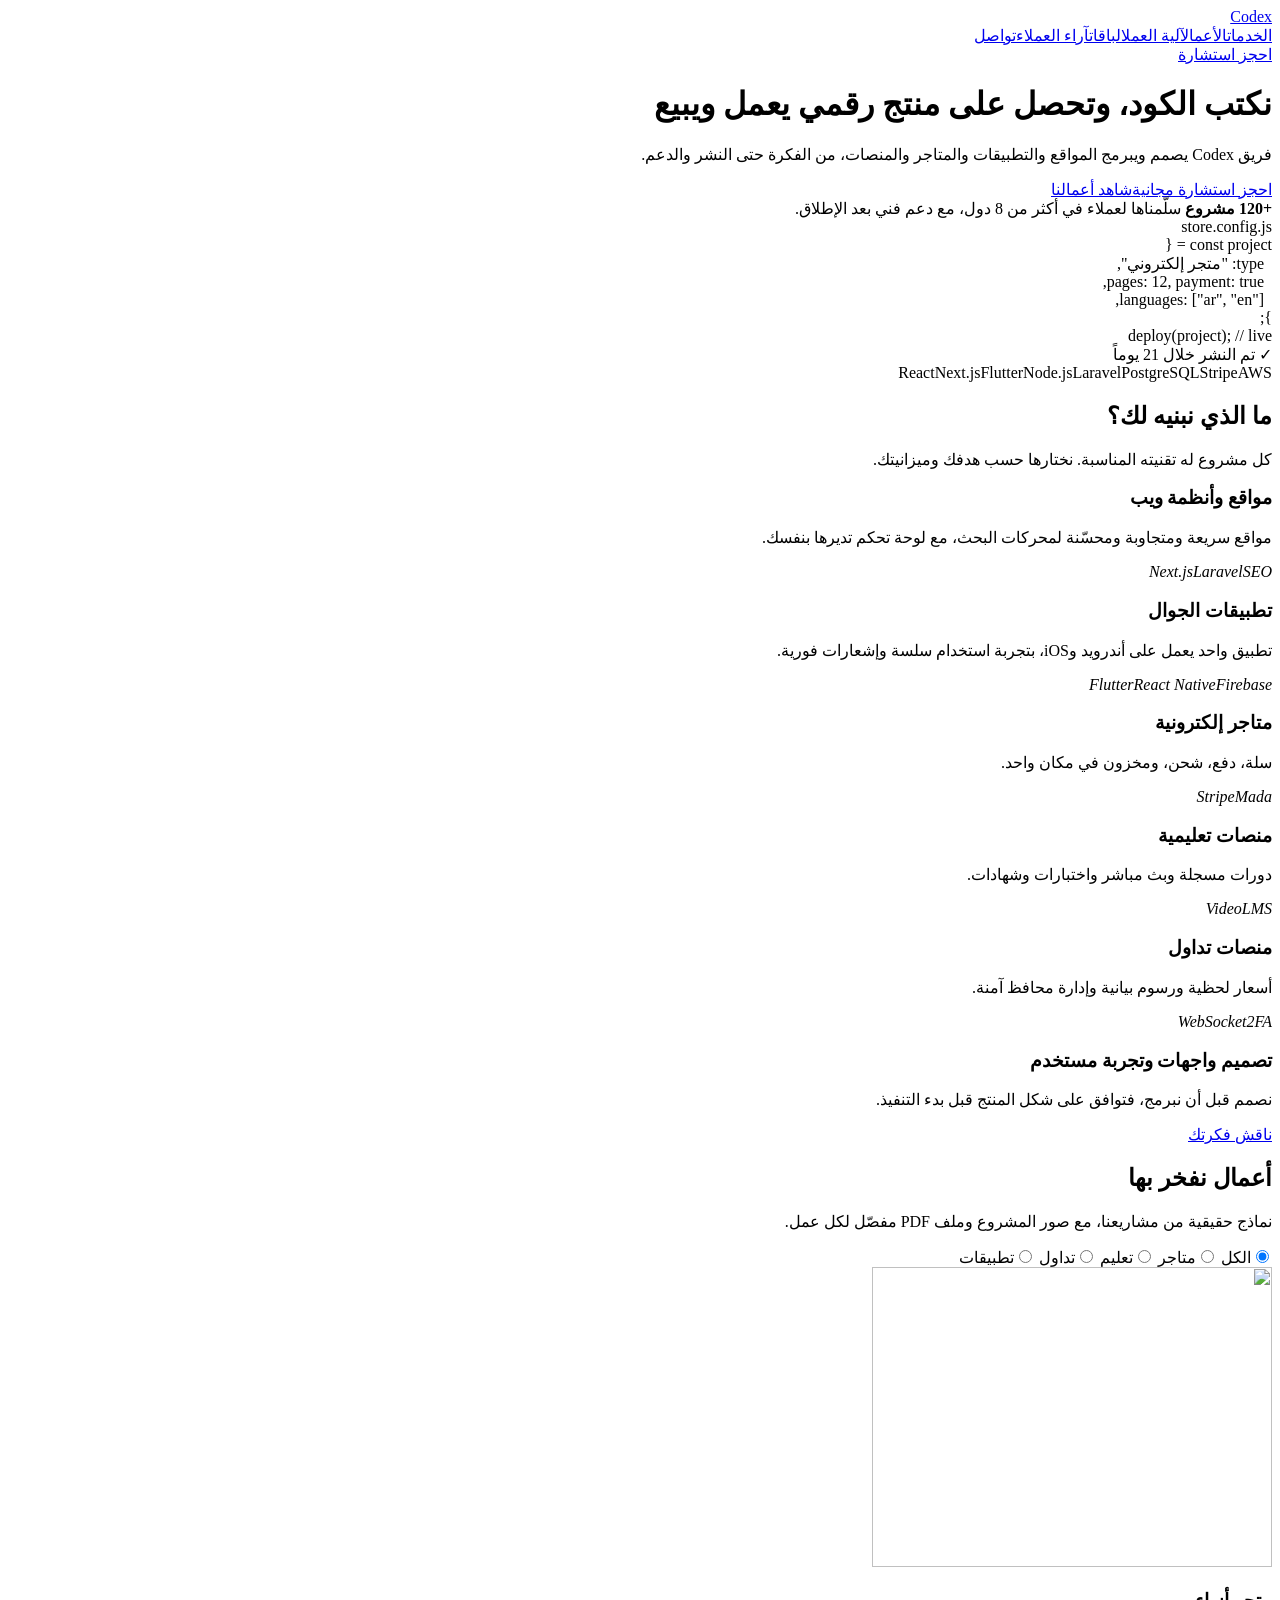
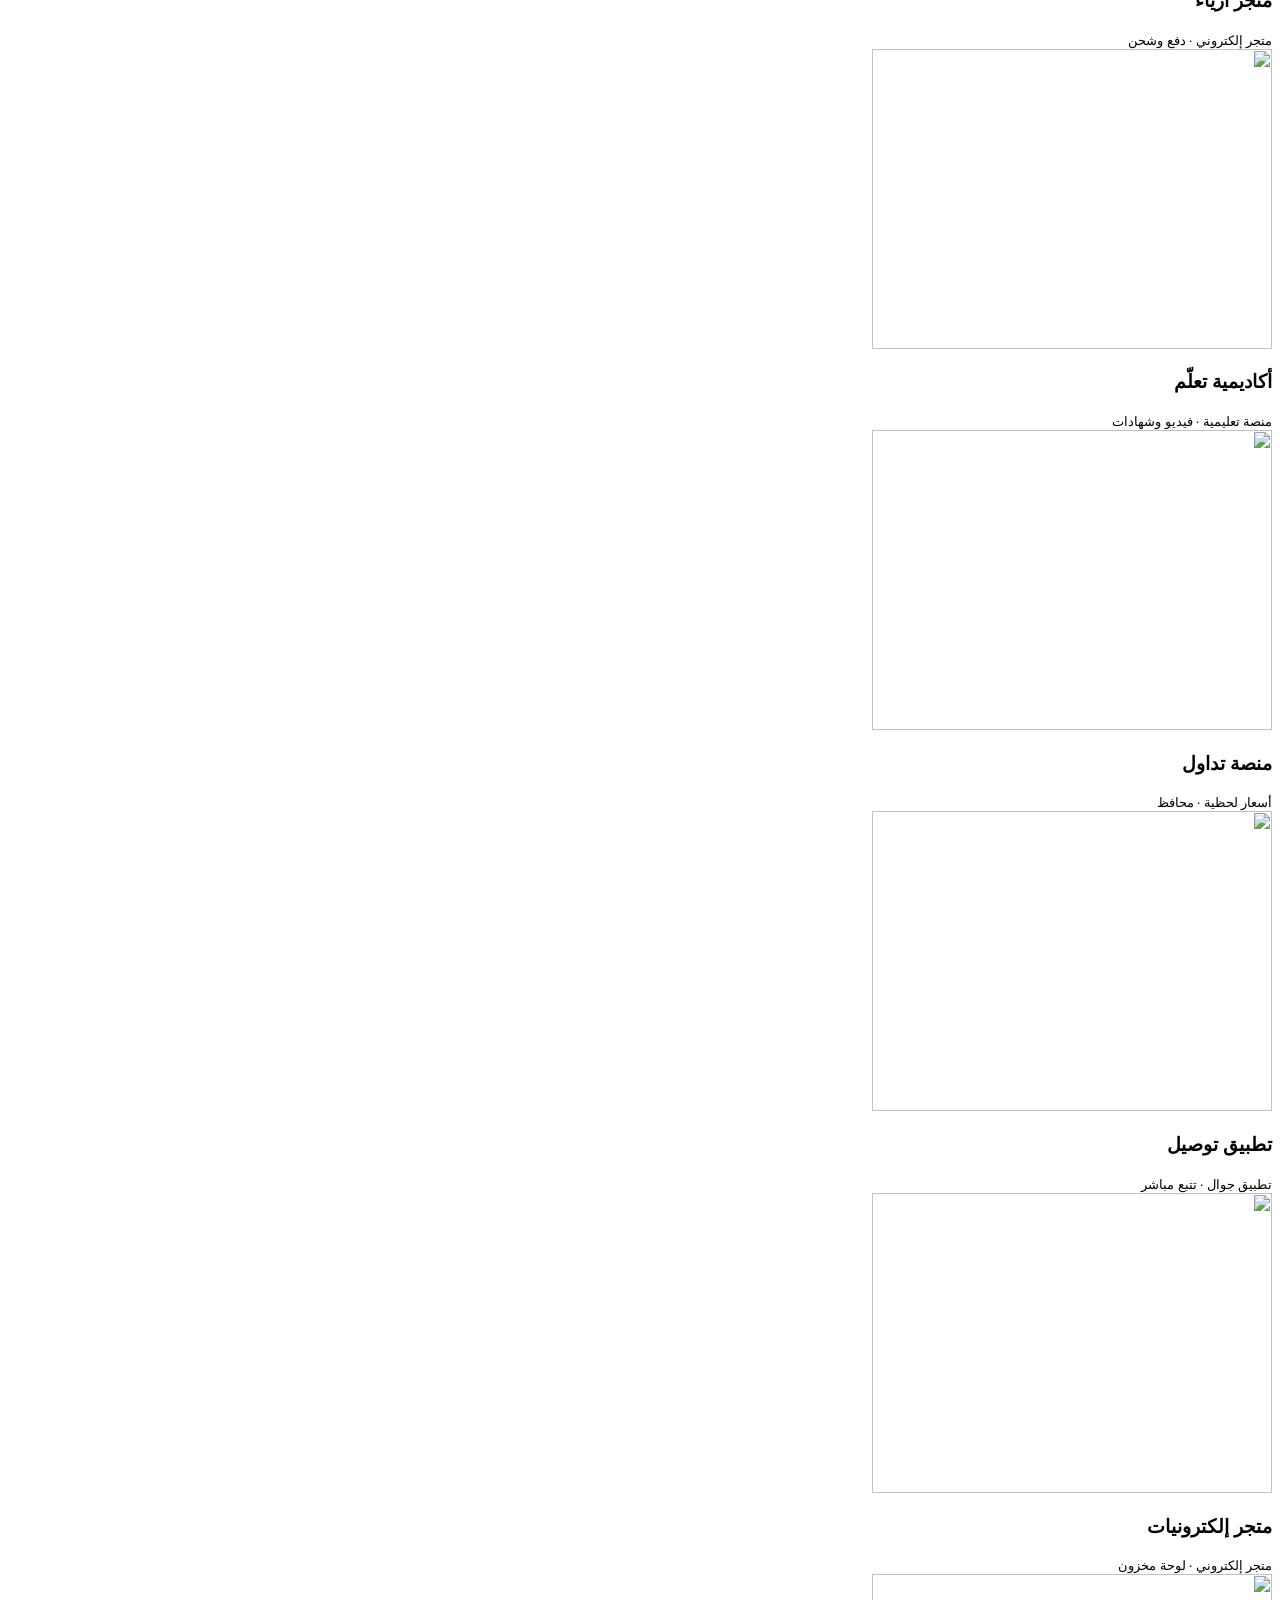
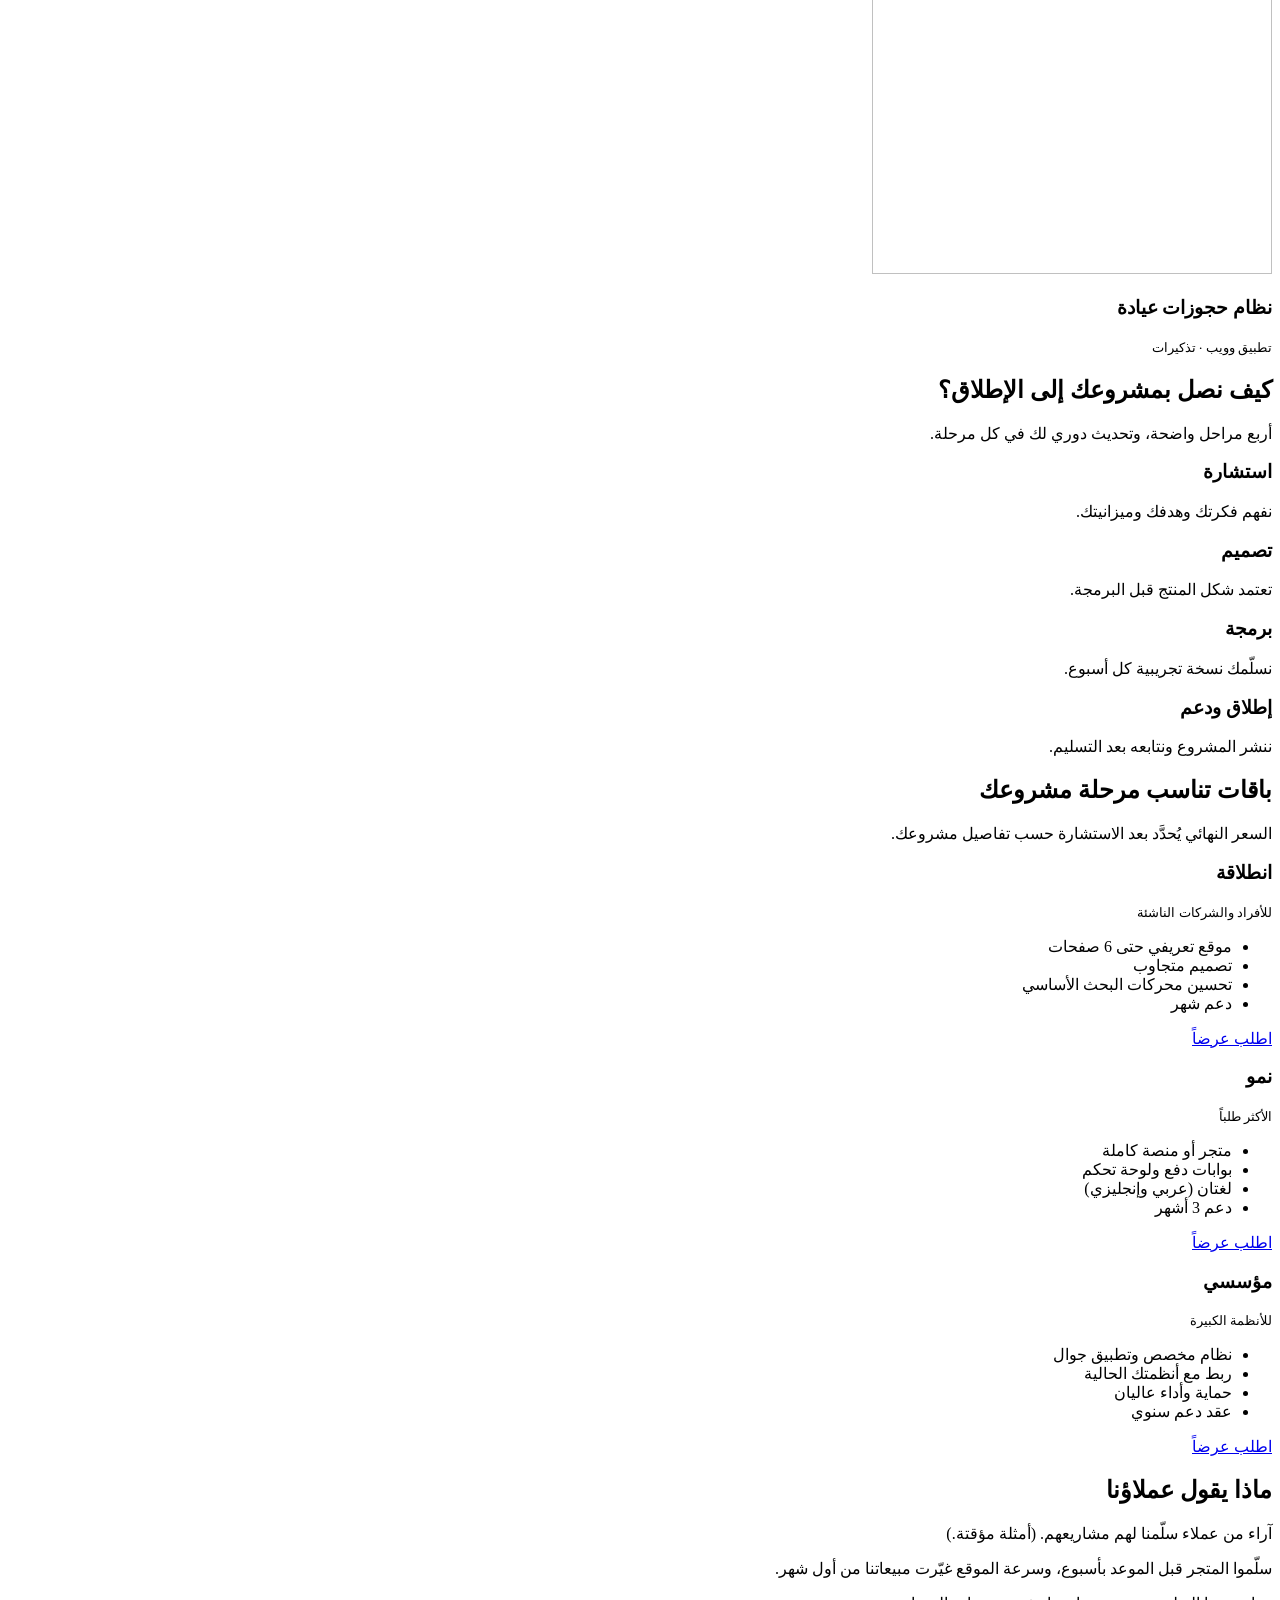
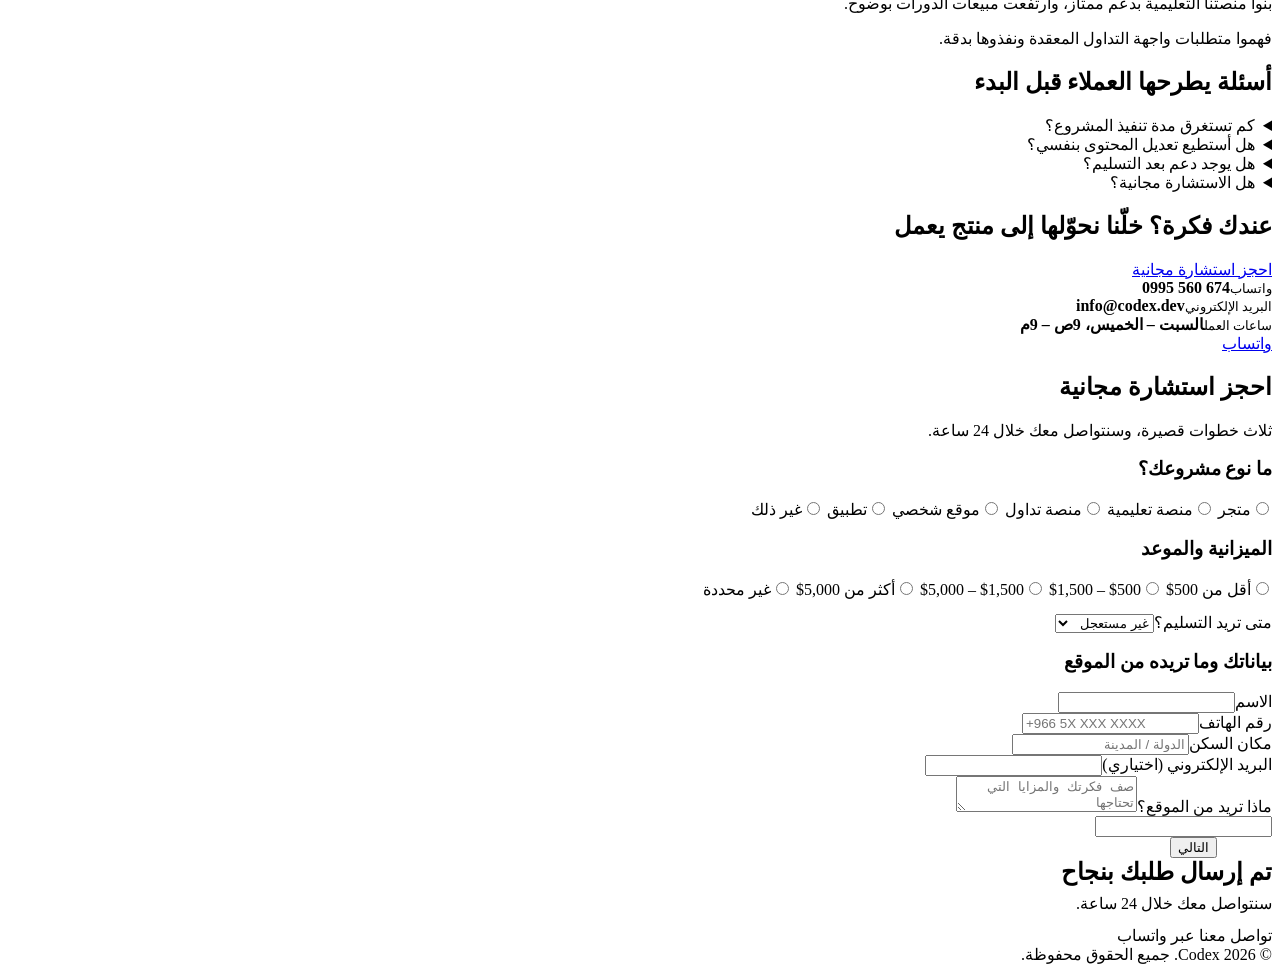
==== index.html @ a9f214ba "first commit" ====
<!DOCTYPE html>
<html lang="ar" dir="rtl">

<head>
    <meta charset="utf-8">
    <meta name="viewport" content="width=device-width, initial-scale=1, viewport-fit=cover">
    <title>Codex | فريق برمجة المواقع والتطبيقات</title>
    <link href="https://fonts.googleapis.com/css2?family=IBM+Plex+Sans+Arabic:wght@400;500;600&family=Readex+Pro:wght@500;600;700&family=JetBrains+Mono:wght@400;500&display=swap" rel="stylesheet">
    <link rel="stylesheet" href="style.css">
</head>

<body>
    <header>
        <div class="w nav">
            <a href="#" class="brand"><i class="logo"></i><span>Codex</span></a>
            <nav><a href="#services">الخدمات</a><a href="#works">الأعمال</a><a href="#process">آلية العمل</a><a href="#plans">الباقات</a><a href="#reviews">آراء العملاء</a><a href="#contact">تواصل</a></nav>
            <a href="#consult" class="btn">احجز استشارة</a>
        </div>
    </header>

    <main id="home">
        <div class="hero">
            <div class="w hg">
                <div>
                    <h1>نكتب الكود، وتحصل على منتج رقمي يعمل ويبيع</h1>
                    <p>فريق Codex يصمم ويبرمج المواقع والتطبيقات والمتاجر والمنصات، من الفكرة حتى النشر والدعم.</p>
                    <div class="cta"><a href="#consult" class="btn">احجز استشارة مجانية</a><a href="#works" class="btn o">شاهد أعمالنا</a></div>
                    <div class="trust"><b>+120 مشروع</b> سلّمناها لعملاء في أكثر من 8 دول، مع دعم فني بعد الإطلاق.</div>
                </div>
                <div class="sc">
                    <div class="cube" aria-hidden="true"><b></b><b></b><b></b><b></b><b></b><b></b></div>
                    <div class="cube c2" aria-hidden="true"><b></b><b></b><b></b><b></b><b></b><b></b></div>
                    <div class="ide" aria-hidden="true">
                        <div class="bar"><i></i><i></i><i></i><span>store.config.js</span></div>
                        <div class="code">
                            <div><span class="k">const</span> project = {</div>
                            <div>&nbsp;&nbsp;type: <span class="s">"متجر إلكتروني"</span>,</div>
                            <div>&nbsp;&nbsp;pages: <span class="s">12</span>, payment: <span class="k">true</span>,</div>
                            <div>&nbsp;&nbsp;languages: [<span class="s">"ar"</span>, <span class="s">"en"</span>],</div>
                            <div>};</div>
                            <div>deploy(project); <span class="c">// live</span></div>
                        </div>
                        <div class="pv"><b></b><b></b><b></b><b></b></div>
                        <div class="ok">✓ تم النشر خلال 21 يوماً</div>
                    </div>
                </div>
            </div>
        </div>

        <div class="w">
            <div class="stack"><span>React</span><span>Next.js</span><span>Flutter</span><span>Node.js</span><span>Laravel</span><span>PostgreSQL</span><span>Stripe</span><span>AWS</span></div>
        </div>

        <section id="services">
            <div class="w">
                <h2>ما الذي نبنيه لك؟</h2>
                <p class="lead">كل مشروع له تقنيته المناسبة. نختارها حسب هدفك وميزانيتك.</p>
                <div class="bento">
                    <div class="t l">
                        <h3>مواقع وأنظمة ويب</h3>
                        <p>مواقع سريعة ومتجاوبة ومحسّنة لمحركات البحث، مع لوحة تحكم تديرها بنفسك.</p>
                        <div class="tg"><em>Next.js</em><em>Laravel</em><em>SEO</em></div>
                    </div>
                    <div class="t l">
                        <h3>تطبيقات الجوال</h3>
                        <p>تطبيق واحد يعمل على أندرويد وiOS، بتجربة استخدام سلسة وإشعارات فورية.</p>
                        <div class="tg"><em>Flutter</em><em>React Native</em><em>Firebase</em></div>
                    </div>
                    <div class="t">
                        <h3>متاجر إلكترونية</h3>
                        <p>سلة، دفع، شحن، ومخزون في مكان واحد.</p>
                        <div class="tg"><em>Stripe</em><em>Mada</em></div>
                    </div>
                    <div class="t">
                        <h3>منصات تعليمية</h3>
                        <p>دورات مسجلة وبث مباشر واختبارات وشهادات.</p>
                        <div class="tg"><em>Video</em><em>LMS</em></div>
                    </div>
                    <div class="t">
                        <h3>منصات تداول</h3>
                        <p>أسعار لحظية ورسوم بيانية وإدارة محافظ آمنة.</p>
                        <div class="tg"><em>WebSocket</em><em>2FA</em></div>
                    </div>
                    <div class="t x">
                        <div>
                            <h3>تصميم واجهات وتجربة مستخدم</h3>
                            <p>نصمم قبل أن نبرمج، فتوافق على شكل المنتج قبل بدء التنفيذ.</p>
                        </div><a href="#consult" class="btn o">ناقش فكرتك</a></div>
                </div>
            </div>
        </section>

        <section id="works" class="alt">
            <div class="w ra">
                <h2>أعمال نفخر بها</h2>
                <p class="lead">نماذج حقيقية من مشاريعنا، مع صور المشروع وملف PDF مفصّل لكل عمل.</p>
                <div class="fl" id="fl">
                    <label class="chip"><input type="radio" name="fl" value="all" checked><span>الكل</span></label>
                    <label class="chip"><input type="radio" name="fl" value="store"><span>متاجر</span></label>
                    <label class="chip"><input type="radio" name="fl" value="edu"><span>تعليم</span></label>
                    <label class="chip"><input type="radio" name="fl" value="trade"><span>تداول</span></label>
                    <label class="chip"><input type="radio" name="fl" value="app"><span>تطبيقات</span></label>
                </div>
                <div class="wk" id="wk">
                    <article data-t="store" data-pdf="works/fashion-store.pdf">
                        <div class="sh"><img src="works/fashion-store.jpg" width="400px" height="300px"></div>
                        <h3>متجر أزياء</h3><small>متجر إلكتروني · دفع وشحن</small></article>
                    <article data-t="edu" data-img="works/learning-academy.jpg" data-pdf="works/learning-academy.pdf">
                        <div class="sh"><img src="works/learning-academy.png" alt="" width="400px" height="300px"></div>
                        <h3>أكاديمية تعلّم</h3><small>منصة تعليمية · فيديو وشهادات</small></article>
                    <article data-t="trade" data-img="works/trading-platform.jpg" data-pdf="works/trading-platform.pdf">
                        <div class="sh"><img src="works/learning-academy.png" alt="" width="400px" height="300px"></div>
                        <h3>منصة تداول</h3><small>أسعار لحظية · محافظ</small></article>
                    <article data-t="app" data-img="works/delivery-app.jpg" data-pdf="works/delivery-app.pdf">
                        <div class="sh"><img src="works/learning-academy.png" alt="" width="400px" height="300px"></div>
                        <h3>تطبيق توصيل</h3><small>تطبيق جوال · تتبع مباشر</small></article>
                    <article data-t="store" data-img="works/electronics-store.jpg" data-pdf="works/electronics-store.pdf">
                        <div class="sh"><img src="works/learning-academy.png" alt="" width="400px" height="300px"></div>
                        <h3>متجر إلكترونيات</h3><small>متجر إلكتروني · لوحة مخزون</small></article>
                    <article data-t="app" data-img="works/clinic-booking.jpg" data-pdf="works/clinic-booking.pdf">
                        <div class="sh"><img src="works/learning-academy.png" alt="" width="400px" height="300px"></div>
                        <h3>نظام حجوزات عيادة</h3><small>تطبيق وويب · تذكيرات</small></article>
                </div>
            </div>
        </section>

        <section id="process">
            <div class="w">
                <h2>كيف نصل بمشروعك إلى الإطلاق؟</h2>
                <p class="lead">أربع مراحل واضحة، وتحديث دوري لك في كل مرحلة.</p>
                <div class="tl">
                    <div>
                        <h3>استشارة</h3>
                        <p>نفهم فكرتك وهدفك وميزانيتك.</p>
                    </div>
                    <div>
                        <h3>تصميم</h3>
                        <p>تعتمد شكل المنتج قبل البرمجة.</p>
                    </div>
                    <div>
                        <h3>برمجة</h3>
                        <p>نسلّمك نسخة تجريبية كل أسبوع.</p>
                    </div>
                    <div>
                        <h3>إطلاق ودعم</h3>
                        <p>ننشر المشروع ونتابعه بعد التسليم.</p>
                    </div>
                </div>
            </div>
        </section>

        <section id="plans" class="alt">
            <div class="w">
                <h2>باقات تناسب مرحلة مشروعك</h2>
                <p class="lead">السعر النهائي يُحدَّد بعد الاستشارة حسب تفاصيل مشروعك.</p>
                <div class="pk">
                    <div class="p">
                        <h3>انطلاقة</h3><small>للأفراد والشركات الناشئة</small>
                        <ul>
                            <li>موقع تعريفي حتى 6 صفحات</li>
                            <li>تصميم متجاوب</li>
                            <li>تحسين محركات البحث الأساسي</li>
                            <li>دعم شهر</li>
                        </ul><a href="#consult" class="btn o">اطلب عرضاً</a></div>
                    <div class="p f">
                        <h3>نمو</h3><small>الأكثر طلباً</small>
                        <ul>
                            <li>متجر أو منصة كاملة</li>
                            <li>بوابات دفع ولوحة تحكم</li>
                            <li>لغتان (عربي وإنجليزي)</li>
                            <li>دعم 3 أشهر</li>
                        </ul><a href="#consult" class="btn">اطلب عرضاً</a></div>
                    <div class="p">
                        <h3>مؤسسي</h3><small>للأنظمة الكبيرة</small>
                        <ul>
                            <li>نظام مخصص وتطبيق جوال</li>
                            <li>ربط مع أنظمتك الحالية</li>
                            <li>حماية وأداء عاليان</li>
                            <li>عقد دعم سنوي</li>
                        </ul><a href="#consult" class="btn o">اطلب عرضاً</a></div>
                </div>
            </div>
        </section>

        <section id="reviews">
            <div class="w">
                <h2>ماذا يقول عملاؤنا</h2>
                <p class="lead">آراء من عملاء سلّمنا لهم مشاريعهم. (أمثلة مؤقتة.)</p>
                <div class="rv">
                    <div class="q big">
                        <p>سلّموا المتجر قبل الموعد بأسبوع، وسرعة الموقع غيّرت مبيعاتنا من أول شهر.</p>
                    </div>
                    <div class="q">
                        <p>بنوا منصتنا التعليمية بدعم ممتاز، وارتفعت مبيعات الدورات بوضوح.</p>
                    </div>
                    <div class="q">
                        <p>فهموا متطلبات واجهة التداول المعقدة ونفذوها بدقة.</div>
                </div>
            </div>
        </section>

        <section class="alt">
            <div class="w">
                <h2>أسئلة يطرحها العملاء قبل البدء</h2>
                <p class="lead"></p>
                <details>
                    <summary>كم تستغرق مدة تنفيذ المشروع؟</summary>
                    <p>الموقع التعريفي من أسبوعين إلى أربعة، والمتجر أو المنصة من 4 إلى 8 أسابيع، وتتحدد المدة بدقة بعد الاستشارة.</p>
                </details>
                <details>
                    <summary>هل أستطيع تعديل المحتوى بنفسي؟</summary>
                    <p>نعم، نسلّمك لوحة تحكم سهلة لإدارة المحتوى والمنتجات والطلبات، مع شرح مختصر لاستخدامها.</p>
                </details>
                <details>
                    <summary>هل يوجد دعم بعد التسليم؟</summary>
                    <p>كل باقة تتضمن فترة دعم مجاني، ويمكن تمديدها بعقد صيانة شهري أو سنوي.</p>
                </details>
                <details>
                    <summary>هل الاستشارة مجانية؟</summary>
                    <p>نعم، نناقش فكرتك ونقدّم لك تصوراً وعرض سعر دون أي التزام.</p>
                </details>
            </div>
        </section>

        <section id="contact">
            <div class="w">
                <div class="band">
                    <h2>عندك فكرة؟ خلّنا نحوّلها إلى منتج يعمل</h2><a href="#consult" class="btn">احجز استشارة مجانية</a></div>
                <div class="ct">
                    <div><small>واتساب</small><b dir="ltr">0995 560 674</b></div>
                    <div><small>البريد الإلكتروني</small><b>info@codex.dev</b></div>

                    <div><small>ساعات العمل</small><b>السبت – الخميس، 9ص – 9م</b></div>
                </div>
            </div>
        </section>
        <a class="wa" href="https://wa.me/0995560674" target="_blank" rel="noopener">واتساب</a>
    </main>

    <main id="consult">
        <div class="w cw">
            <h2>احجز استشارة مجانية</h2>
            <p class="lead" style="margin-bottom:0">ثلاث خطوات قصيرة، وسنتواصل معك خلال 24 ساعة.</p>
            <div class="pg"><i class="on"></i><i></i><i></i></div>
            <form id="f" novalidate>
                <div class="st on">
                    <h3>ما نوع مشروعك؟</h3>
                    <div class="cl">
                        <label class="chip"><input type="radio" name="t" value="متجر إلكتروني"><span>متجر</span></label>
                        <label class="chip"><input type="radio" name="t" value="منصة تعليمية"><span>منصة تعليمية</span></label>
                        <label class="chip"><input type="radio" name="t" value="منصة تداول"><span>منصة تداول</span></label>
                        <label class="chip"><input type="radio" name="t" value="موقع شخصي"><span>موقع شخصي</span></label>
                        <label class="chip"><input type="radio" name="t" value="تطبيق جوال"><span>تطبيق</span></label>
                        <label class="chip"><input type="radio" name="t" value="مشروع آخر"><span>غير ذلك</span></label>
                    </div>
                    <div class="er"></div>
                </div>
                <div class="st">
                    <h3>الميزانية والموعد</h3>
                    <div class="cl">
                        <label class="chip"><input type="radio" name="b" value="أقل من 500$"><span>أقل من 500$</span></label>
                        <label class="chip"><input type="radio" name="b" value="500$ – 1,500$"><span>500$ – 1,500$</span></label>
                        <label class="chip"><input type="radio" name="b" value="1,500$ – 5,000$"><span>1,500$ – 5,000$</span></label>
                        <label class="chip"><input type="radio" name="b" value="أكثر من 5,000$"><span>أكثر من 5,000$</span></label>
                        <label class="chip"><input type="radio" name="b" value="غير محددة"><span>غير محددة</span></label>
                    </div>
                    <div class="er"></div>
                    <div class="f" style="margin-top:14px"><label class="l" for="d">متى تريد التسليم؟</label><select id="d"><option>غير مستعجل</option><option>خلال شهر</option><option>خلال أسبوعين</option><option>عاجل</option></select></div>
                </div>
                <div class="st">
                    <h3>بياناتك وما تريده من الموقع</h3>
                    <div class="g2">
                        <div class="f"><label class="l" for="n">الاسم</label><input class="i" id="n" autocomplete="name">
                            <div class="er"></div>
                        </div>
                        <div class="f"><label class="l" for="p">رقم الهاتف</label><input class="i" id="p" type="tel" dir="ltr" placeholder="+966 5X XXX XXXX" autocomplete="tel">
                            <div class="er"></div>
                        </div>
                        <div class="f"><label class="l" for="c">مكان السكن</label><input class="i" id="c" placeholder="الدولة / المدينة">
                            <div class="er"></div>
                        </div>
                        <div class="f"><label class="l" for="e">البريد الإلكتروني (اختياري)</label><input class="i" id="e" type="email" dir="ltr"></div>
                    </div>
                    <div class="f"><label class="l" for="w">ماذا تريد من الموقع؟</label><textarea id="w" placeholder="صف فكرتك والمزايا التي تحتاجها"></textarea>
                        <div class="er"></div>
                    </div>
                </div>
                <input type="text" name="website" id="hp" class="hp" tabindex="-1" autocomplete="off" aria-hidden="true">
                <div class="act"><button type="button" class="btn o" id="bk" style="visibility:hidden">السابق</button><button type="button" class="btn" id="nx">التالي</button></div>
                <div class="er" id="se"></div>
            </form>
            <div id="done">
                <h2 style="margin:auto">تم إرسال طلبك بنجاح</h2>
                <p class="lead" style="margin:8px auto 0">سنتواصل معك خلال 24 ساعة.</p><pre id="sm"></pre><a id="wa2" class="btn o" target="_blank" rel="noopener">تواصل معنا عبر واتساب</a></div>
        </div>
    </main>
    <dialog id="lb"><button type="button" class="x" aria-label="إغلاق">×</button><img alt=""></dialog>
    <footer>© 2026 Codex. جميع الحقوق محفوظة.</footer>
    <script src="script.js"></script>
</body>

</html>
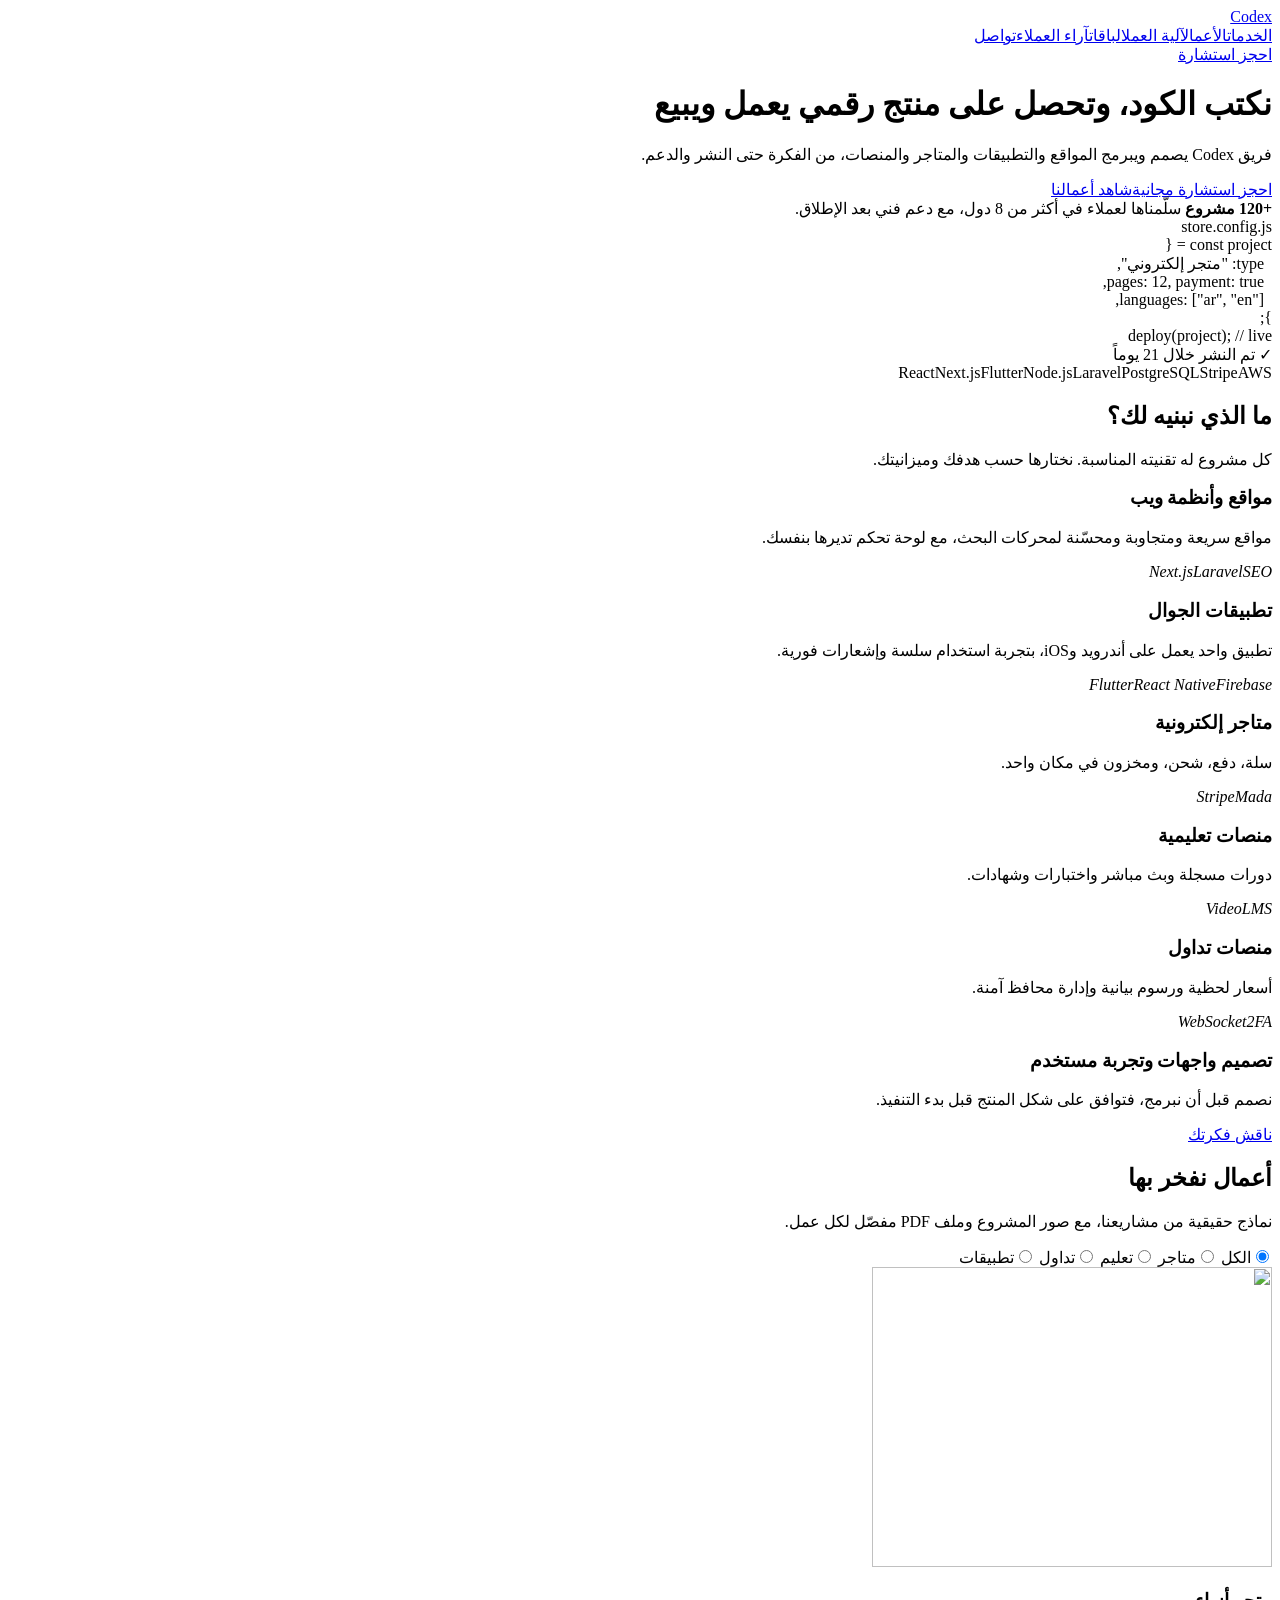
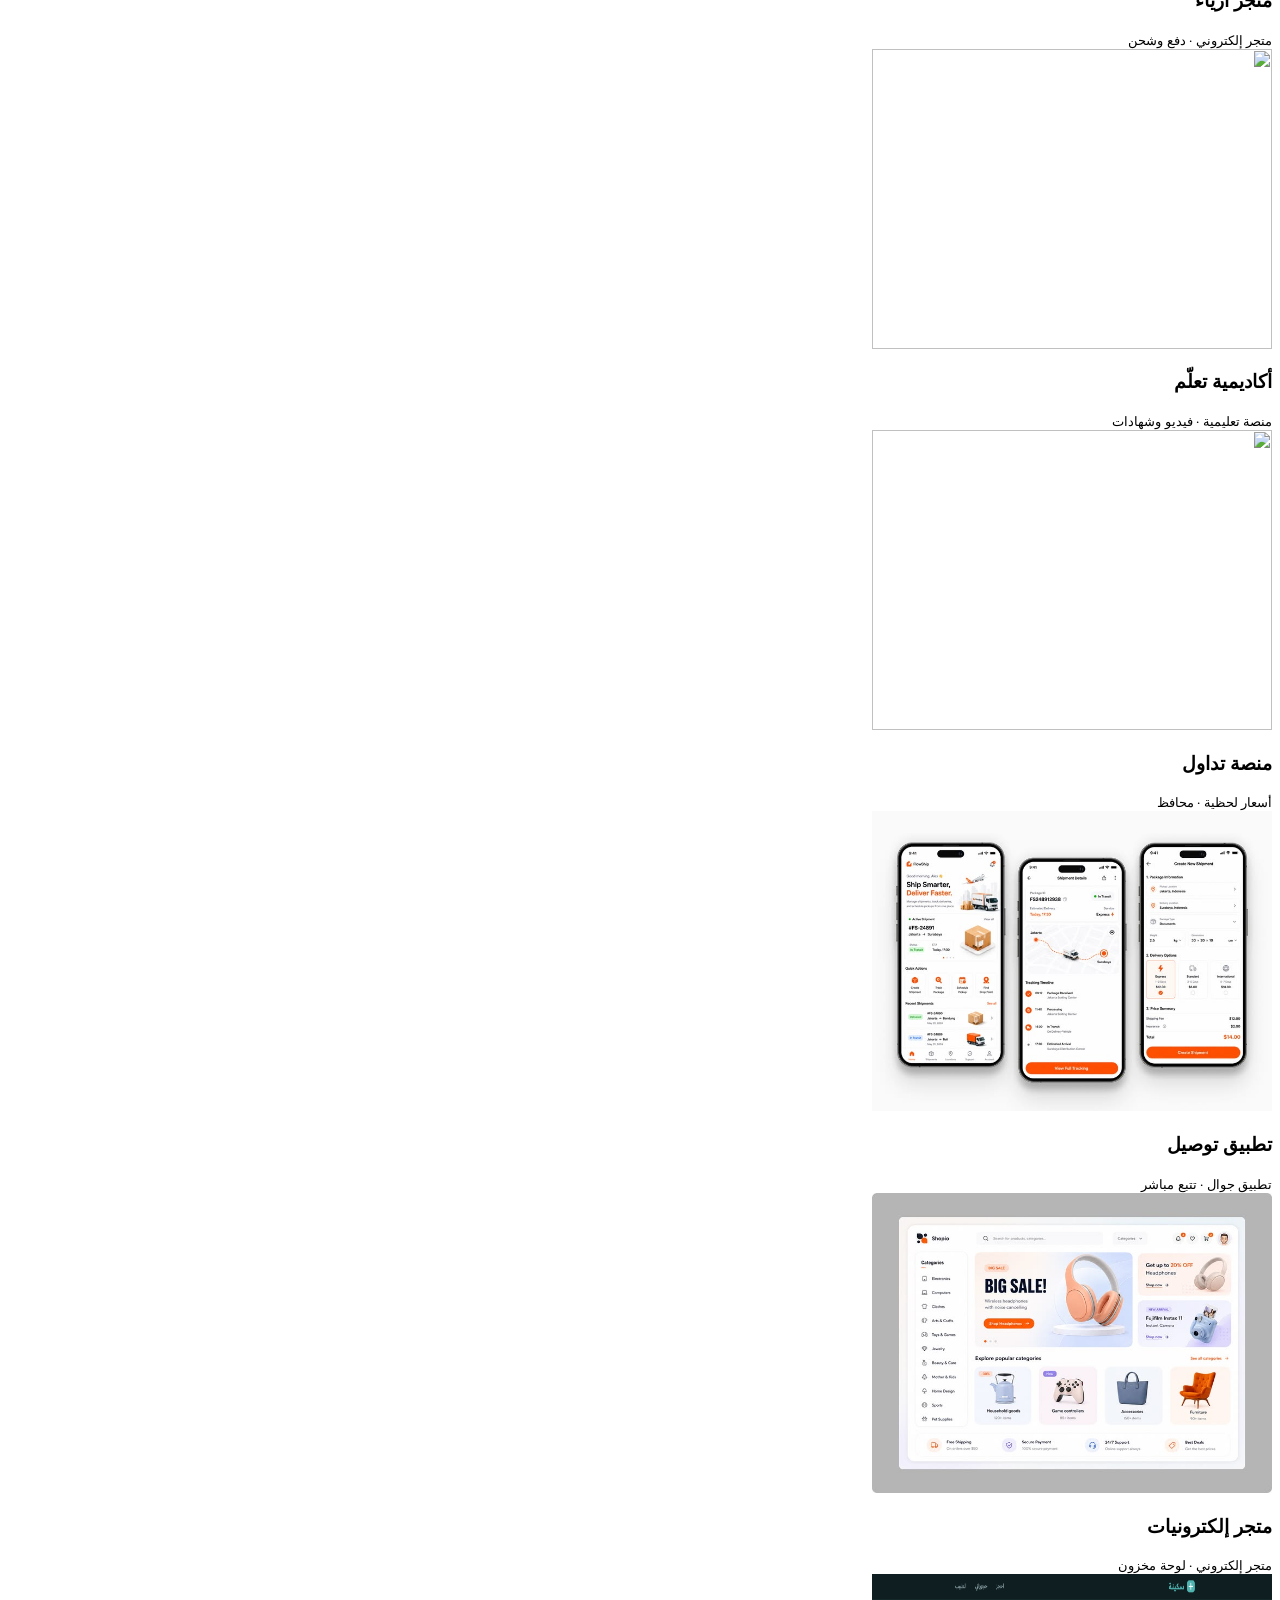
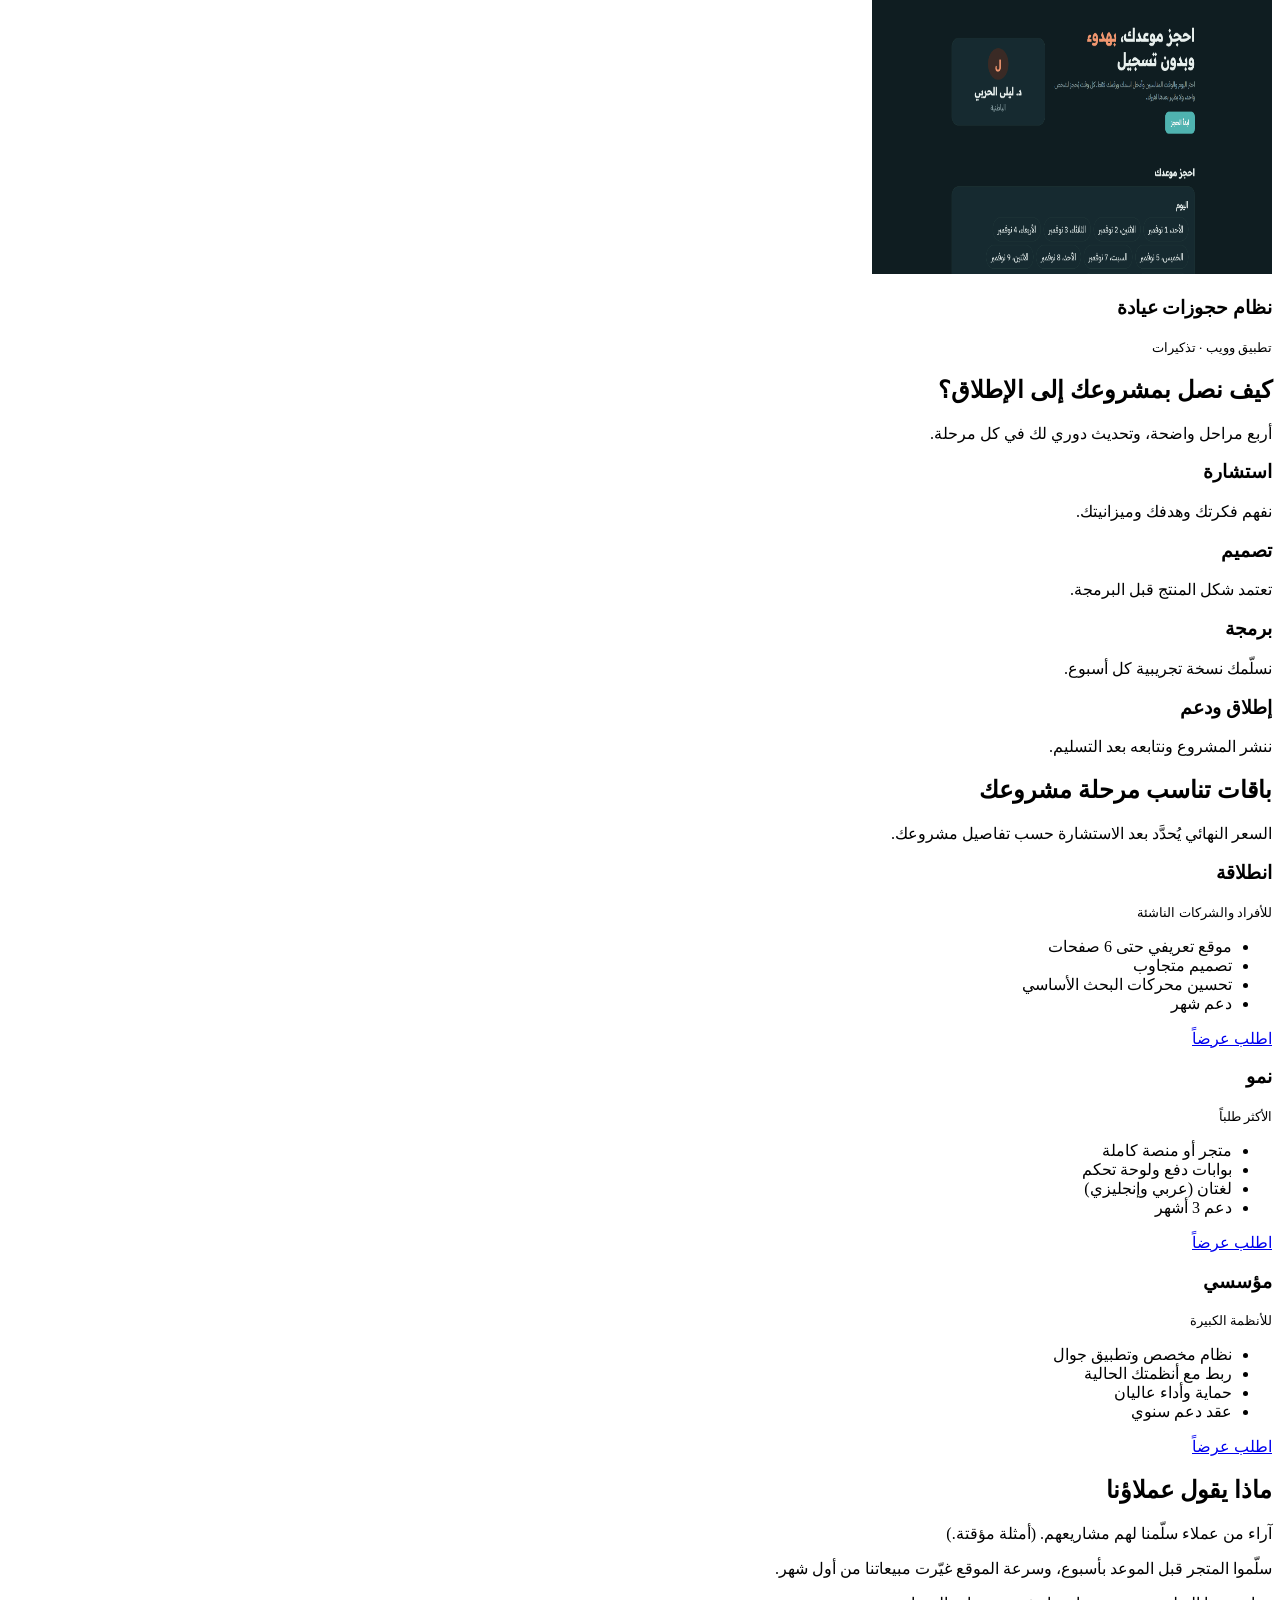
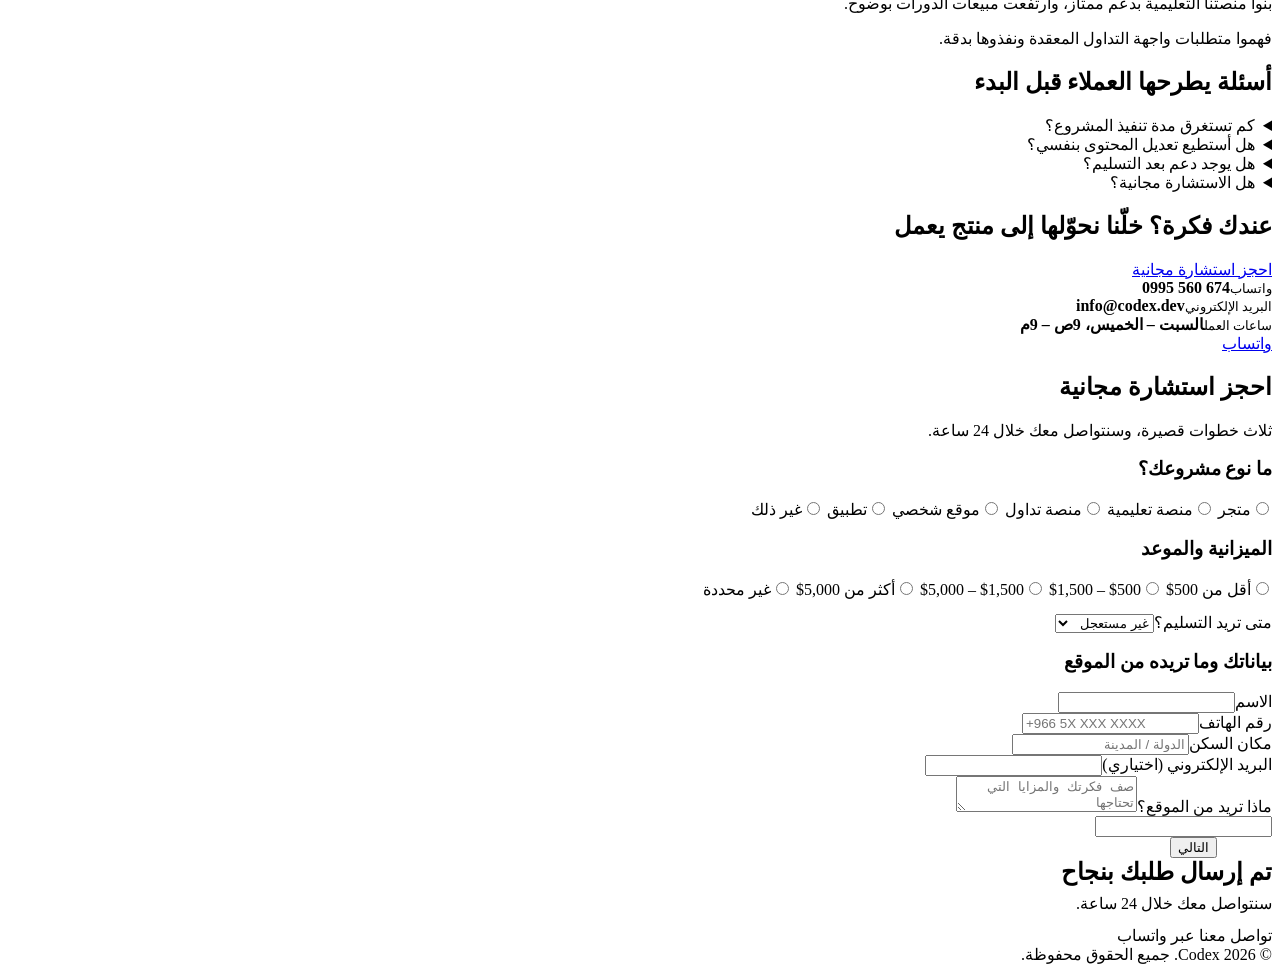
==== commit bd8b012d: "first commit" ====
--- a/index.html
+++ b/index.html
@@ -112,13 +112,13 @@
                         <div class="sh"><img src="works/learning-academy.png" alt="" width="400px" height="300px"></div>
                         <h3>منصة تداول</h3><small>أسعار لحظية · محافظ</small></article>
                     <article data-t="app" data-img="works/delivery-app.jpg" data-pdf="works/delivery-app.pdf">
-                        <div class="sh"><img src="works/learning-academy.png" alt="" width="400px" height="300px"></div>
+                        <div class="sh"><img src="works/t.png" alt="" width="400px" height="300px"></div>
                         <h3>تطبيق توصيل</h3><small>تطبيق جوال · تتبع مباشر</small></article>
                     <article data-t="store" data-img="works/electronics-store.jpg" data-pdf="works/electronics-store.pdf">
-                        <div class="sh"><img src="works/learning-academy.png" alt="" width="400px" height="300px"></div>
+                        <div class="sh"><img src="works/m.png" alt="" width="400px" height="300px"></div>
                         <h3>متجر إلكترونيات</h3><small>متجر إلكتروني · لوحة مخزون</small></article>
                     <article data-t="app" data-img="works/clinic-booking.jpg" data-pdf="works/clinic-booking.pdf">
-                        <div class="sh"><img src="works/learning-academy.png" alt="" width="400px" height="300px"></div>
+                        <div class="sh"><img src="works/a.png" alt="" width="400px" height="300px"></div>
                         <h3>نظام حجوزات عيادة</h3><small>تطبيق وويب · تذكيرات</small></article>
                 </div>
             </div>
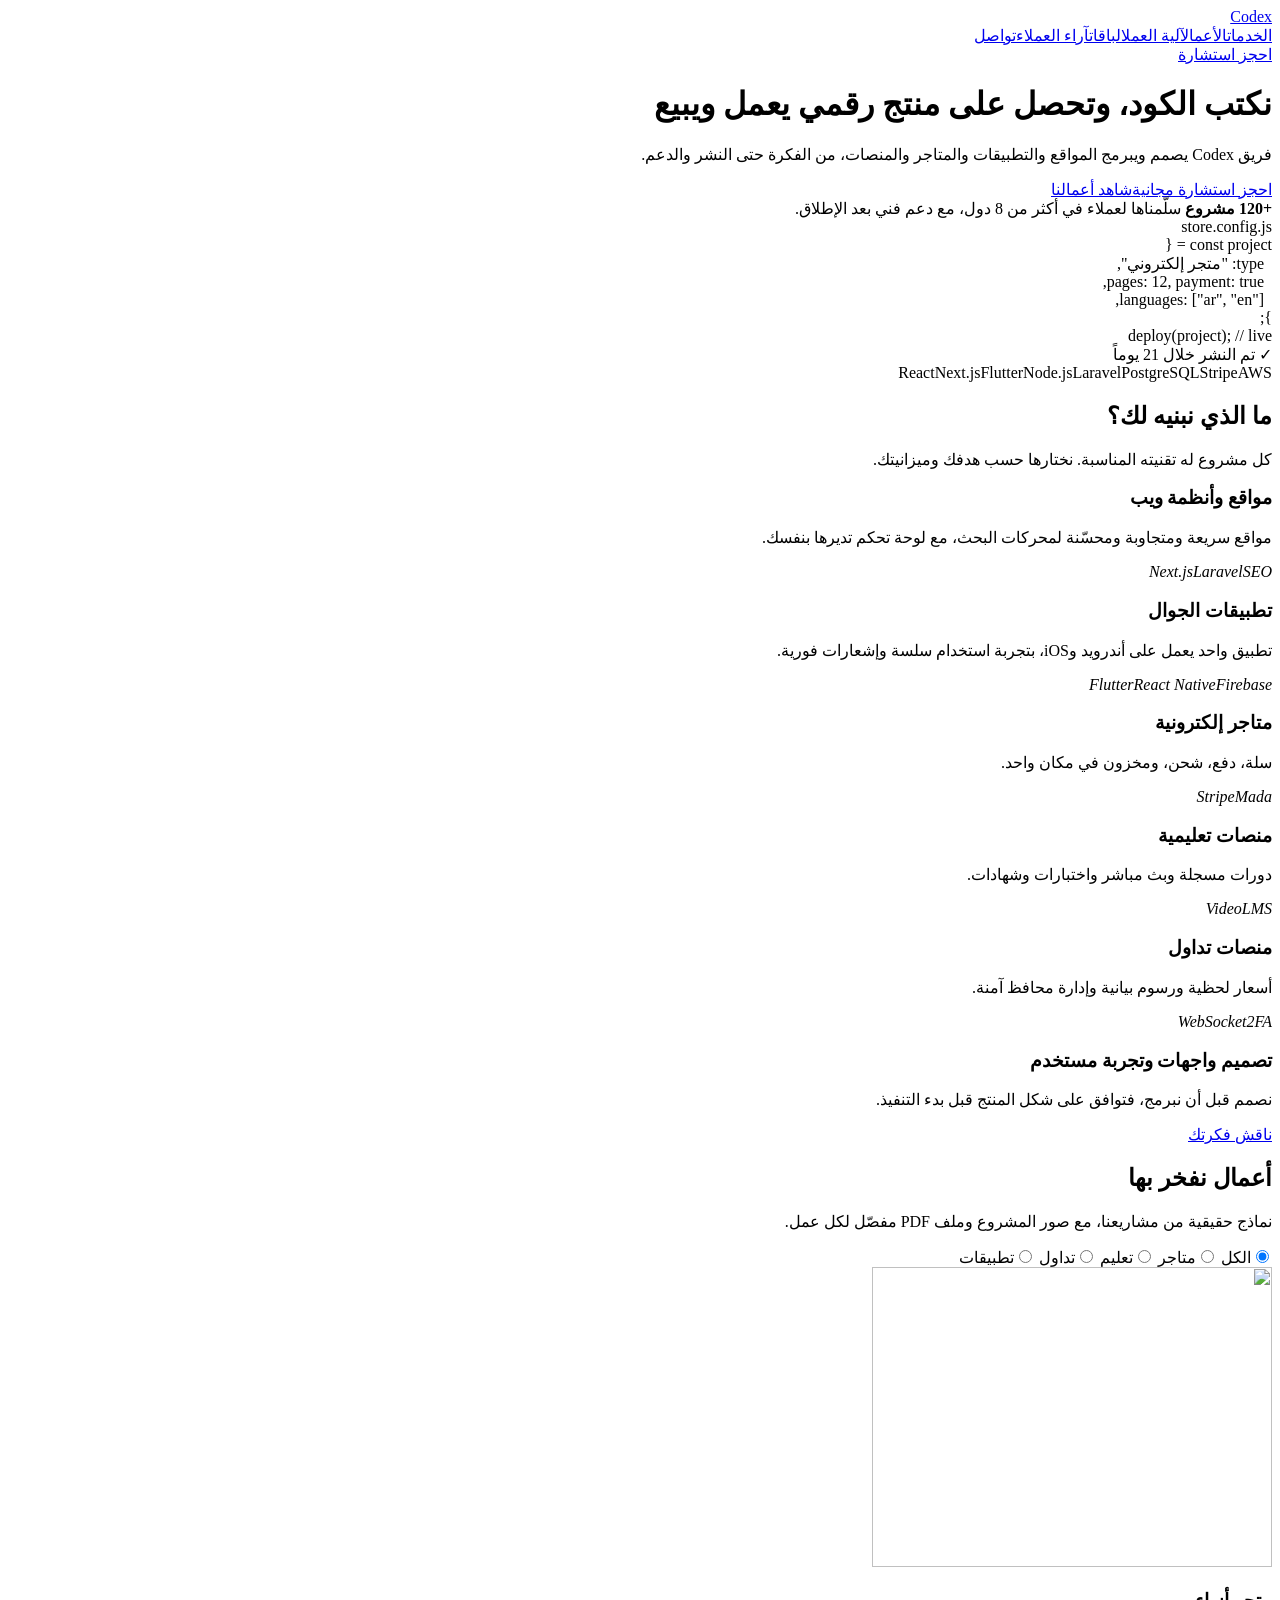
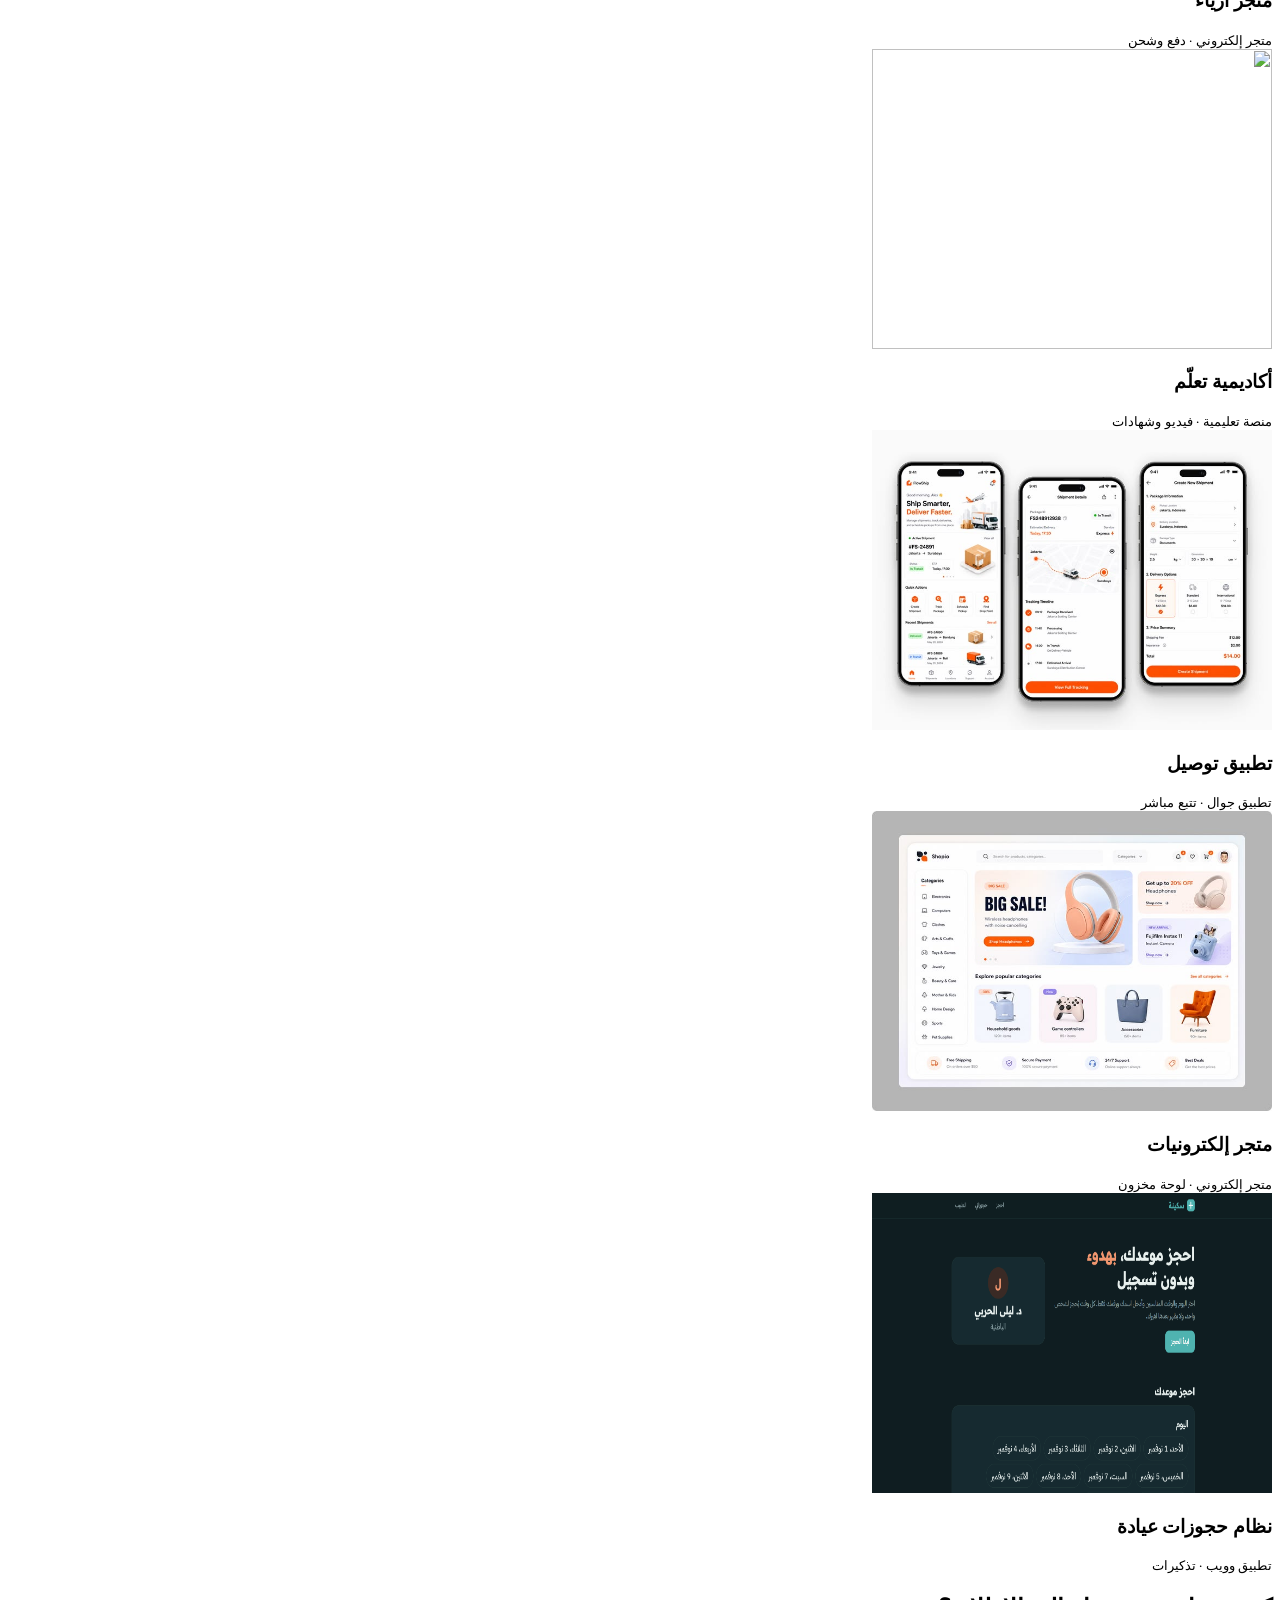
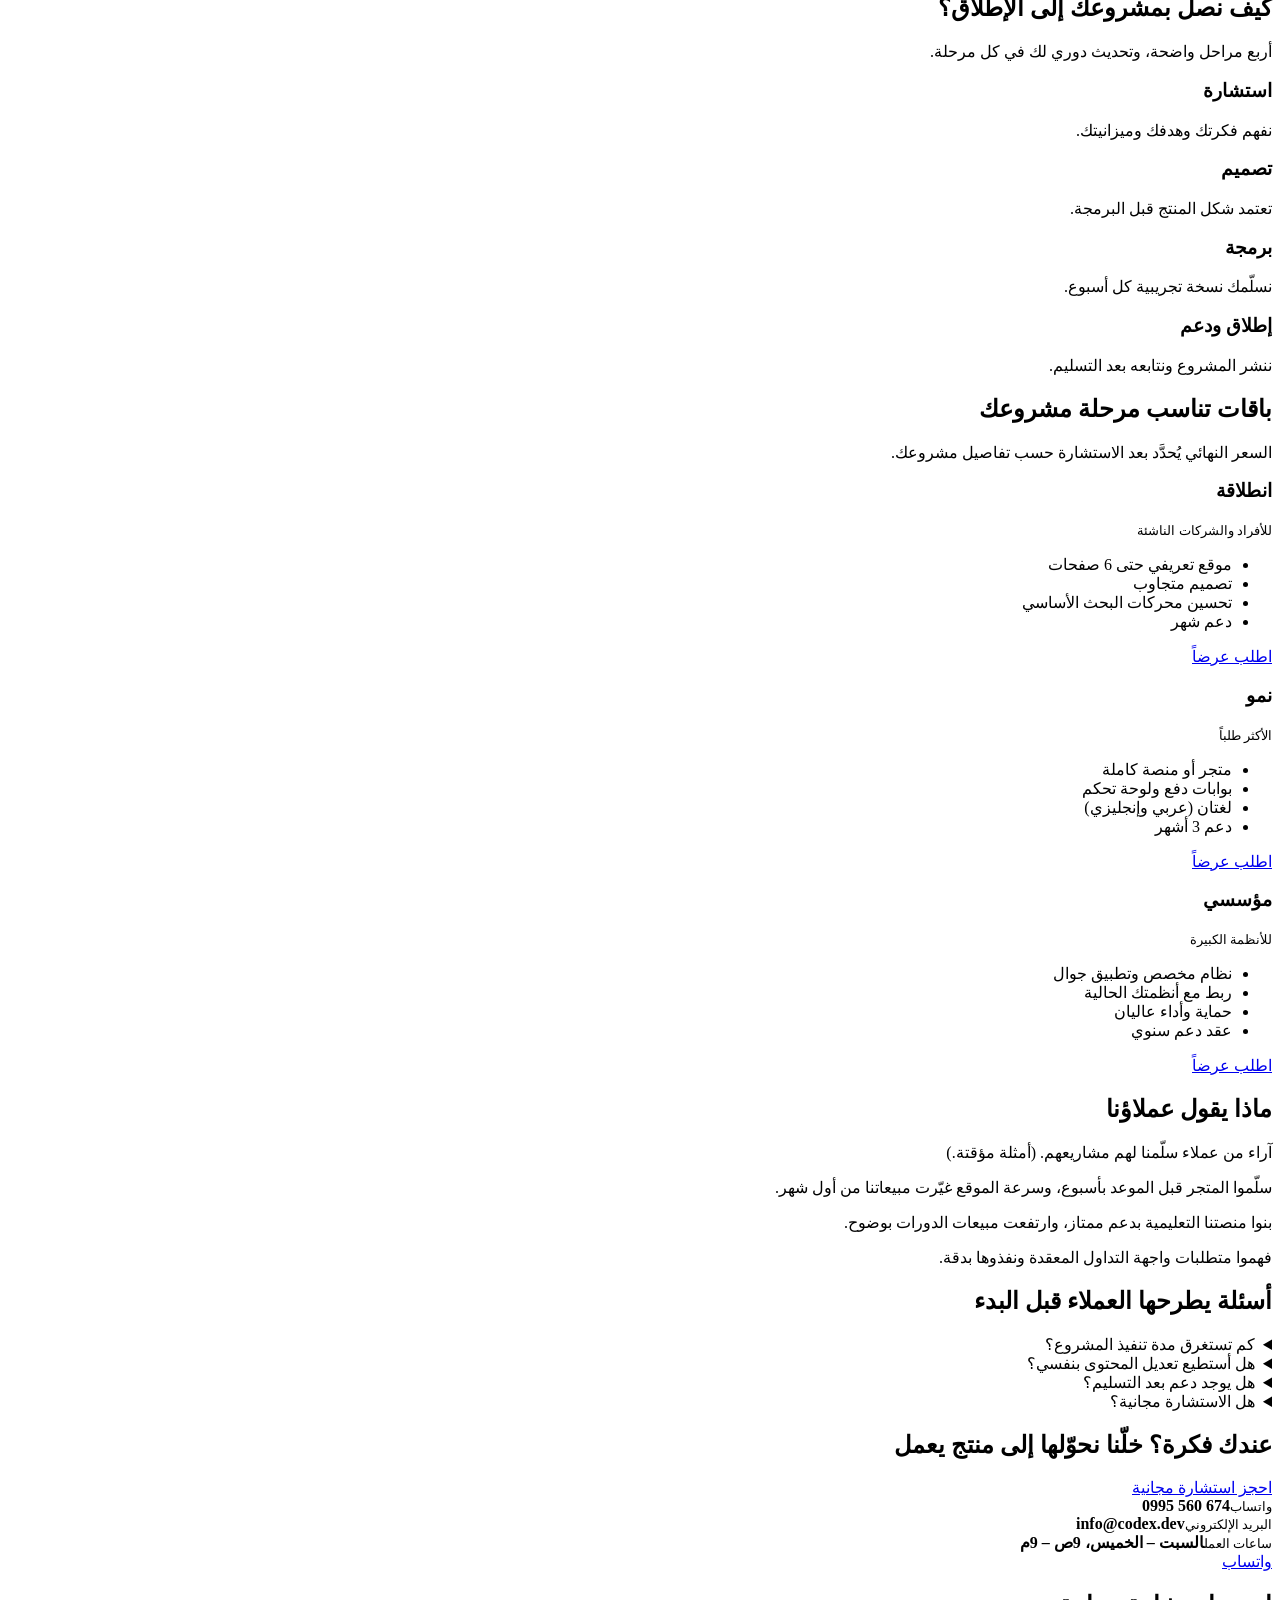
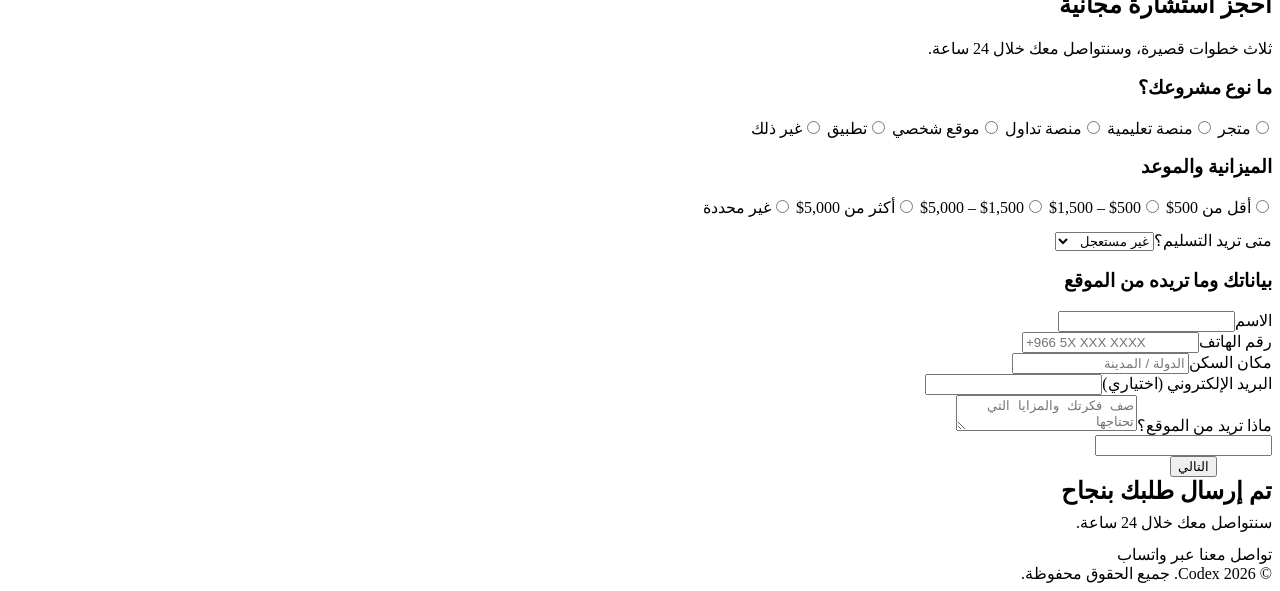
==== commit 91e5f053: "first commit" ====
--- a/index.html
+++ b/index.html
@@ -108,9 +108,6 @@
                     <article data-t="edu" data-img="works/learning-academy.jpg" data-pdf="works/learning-academy.pdf">
                         <div class="sh"><img src="works/learning-academy.png" alt="" width="400px" height="300px"></div>
                         <h3>أكاديمية تعلّم</h3><small>منصة تعليمية · فيديو وشهادات</small></article>
-                    <article data-t="trade" data-img="works/trading-platform.jpg" data-pdf="works/trading-platform.pdf">
-                        <div class="sh"><img src="works/learning-academy.png" alt="" width="400px" height="300px"></div>
-                        <h3>منصة تداول</h3><small>أسعار لحظية · محافظ</small></article>
                     <article data-t="app" data-img="works/delivery-app.jpg" data-pdf="works/delivery-app.pdf">
                         <div class="sh"><img src="works/t.png" alt="" width="400px" height="300px"></div>
                         <h3>تطبيق توصيل</h3><small>تطبيق جوال · تتبع مباشر</small></article>
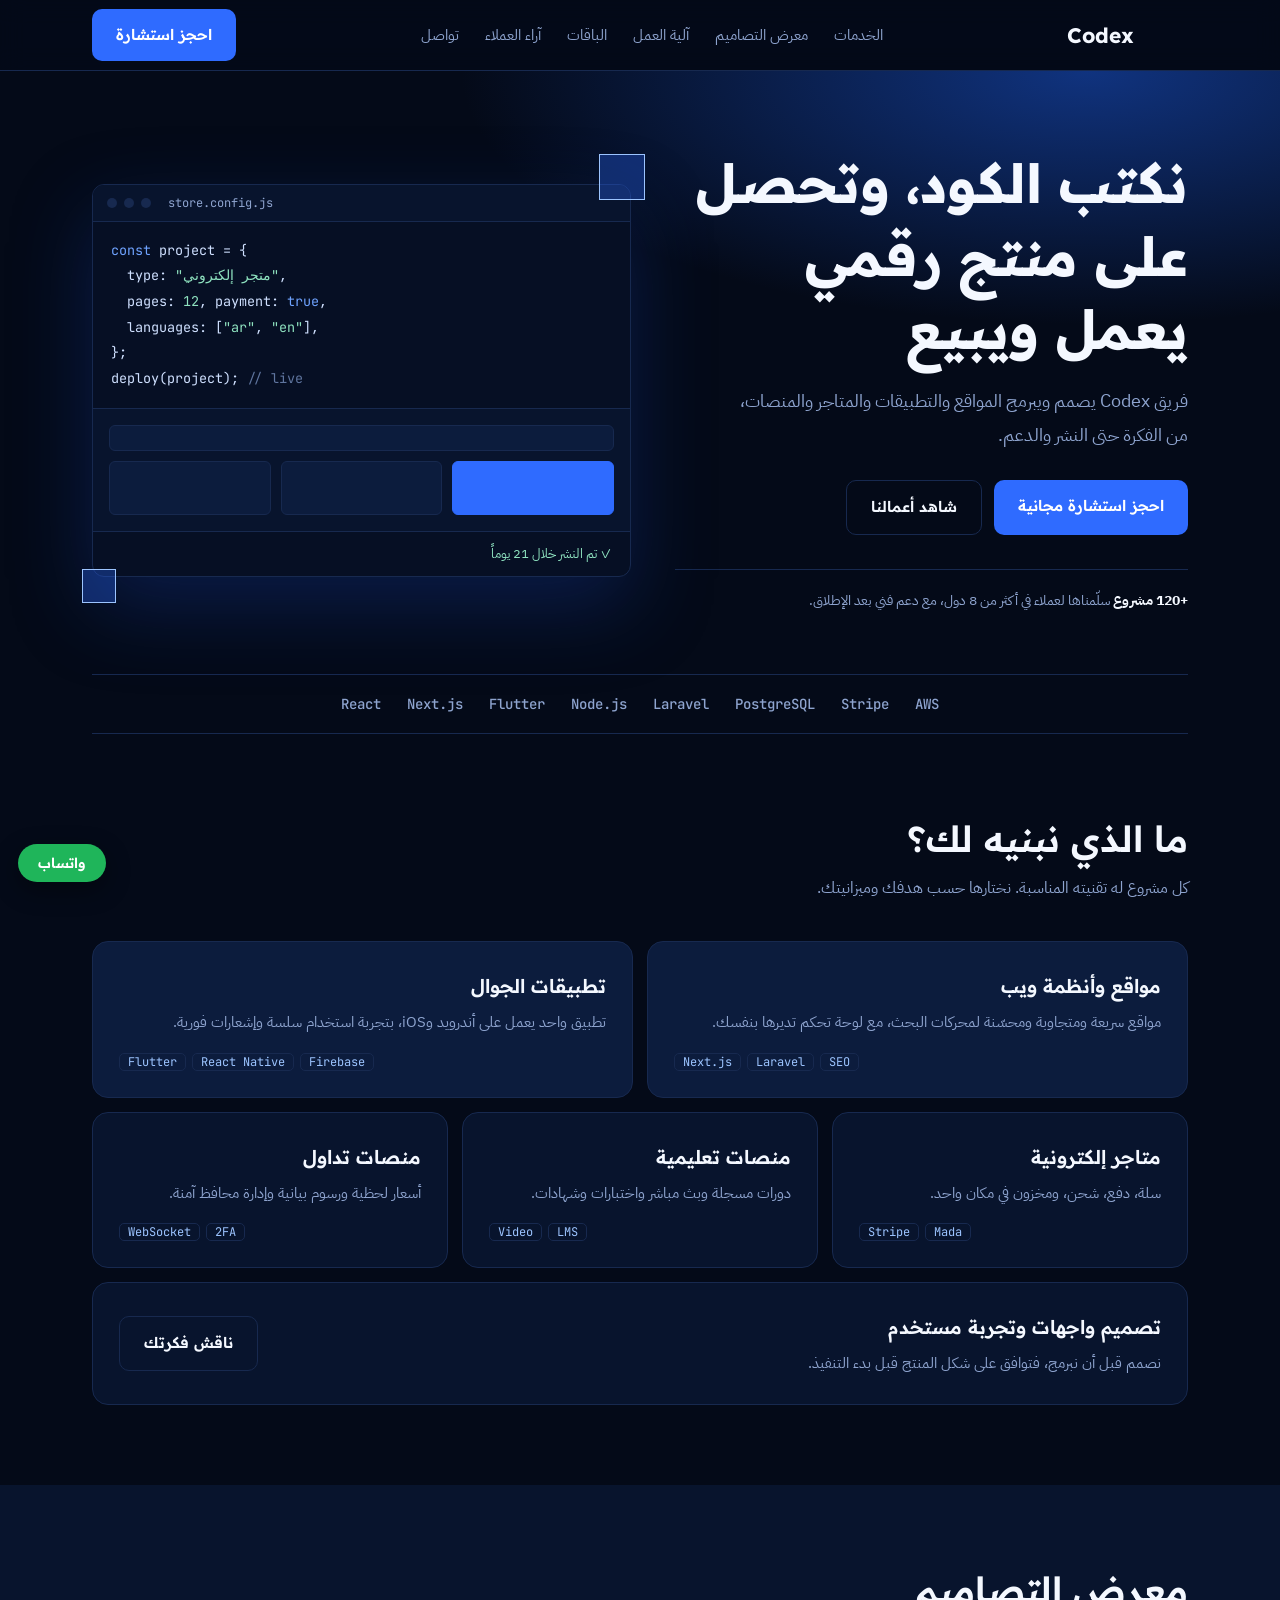
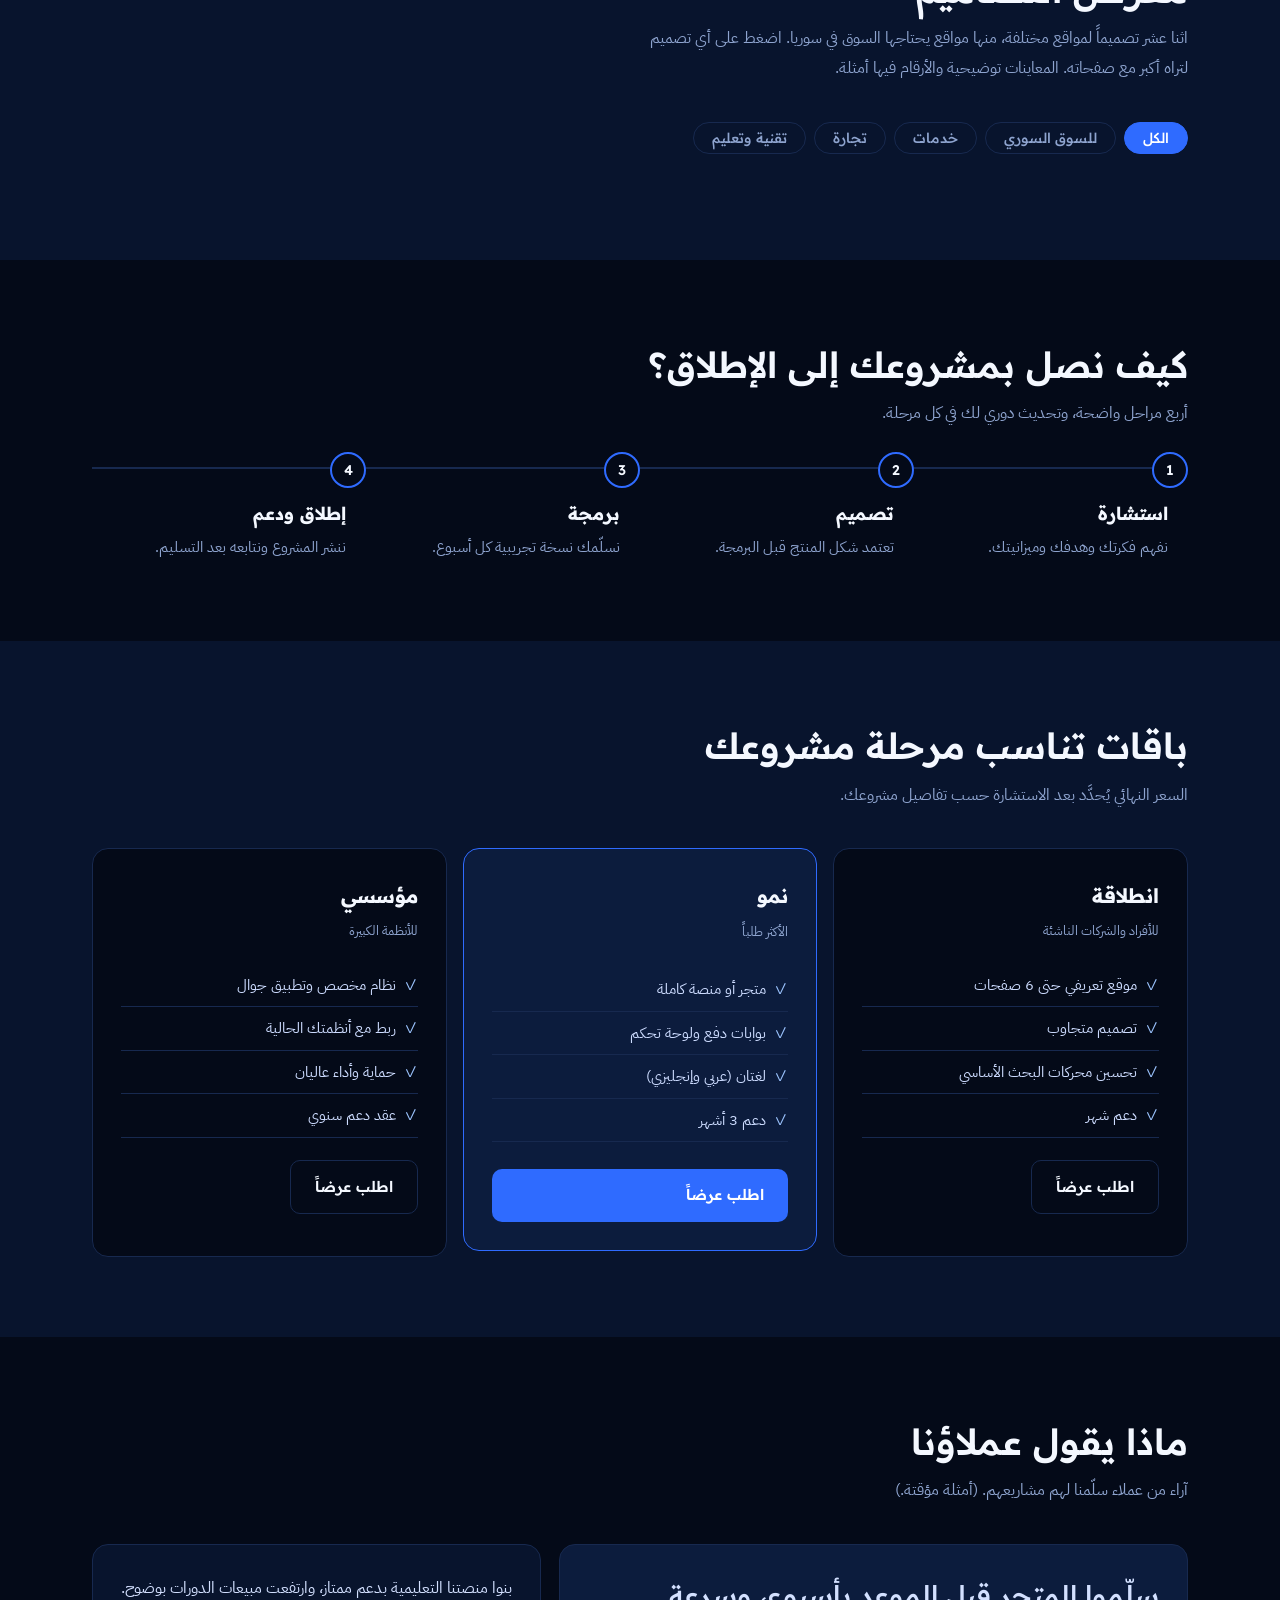
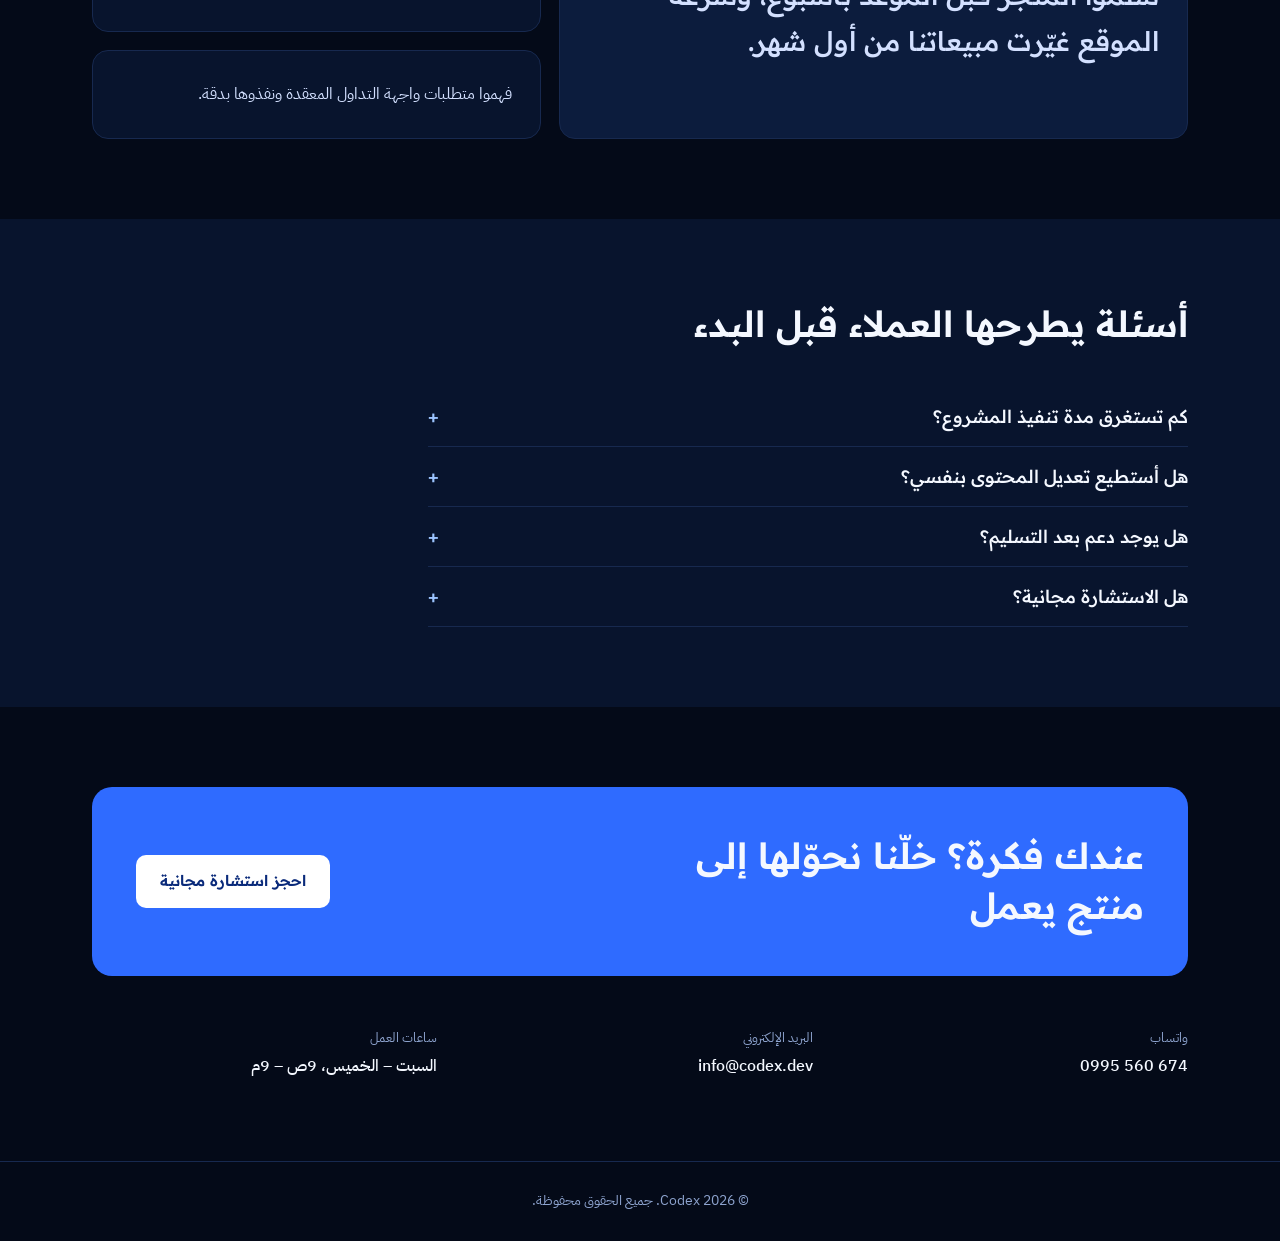
==== commit c4175841: "first commit" ====
--- a/index.html
+++ b/index.html
@@ -5,7 +5,7 @@
     <meta charset="utf-8">
     <meta name="viewport" content="width=device-width, initial-scale=1, viewport-fit=cover">
     <title>Codex | فريق برمجة المواقع والتطبيقات</title>
-    <link href="https://fonts.googleapis.com/css2?family=IBM+Plex+Sans+Arabic:wght@400;500;600&family=Readex+Pro:wght@500;600;700&family=JetBrains+Mono:wght@400;500&display=swap" rel="stylesheet">
+    <link href="https://fonts.googleapis.com/css2?family=Cairo:wght@600;700&family=Tajawal:wght@500;700&family=IBM+Plex+Sans+Arabic:wght@400;500;600&family=Readex+Pro:wght@500;600;700&family=JetBrains+Mono:wght@400;500&display=swap" rel="stylesheet">
     <link rel="stylesheet" href="style.css">
 </head>
 
@@ -13,8 +13,9 @@
     <header>
         <div class="w nav">
             <a href="#" class="brand"><i class="logo"></i><span>Codex</span></a>
-            <nav><a href="#services">الخدمات</a><a href="#works">الأعمال</a><a href="#process">آلية العمل</a><a href="#plans">الباقات</a><a href="#reviews">آراء العملاء</a><a href="#contact">تواصل</a></nav>
+            <nav><a href="#services">الخدمات</a><a href="#works">معرض التصاميم</a><a href="#process">آلية العمل</a><a href="#plans">الباقات</a><a href="#reviews">آراء العملاء</a><a href="#contact">تواصل</a></nav>
             <a href="#consult" class="btn">احجز استشارة</a>
+            <details class="mm"><summary aria-label="القائمة"></summary><div class="mm-p"><a href="#services">الخدمات</a><a href="#works">معرض التصاميم</a><a href="#process">آلية العمل</a><a href="#plans">الباقات</a><a href="#reviews">آراء العملاء</a><a href="#contact">تواصل</a></div></details>
         </div>
     </header>
 
@@ -91,33 +92,19 @@
         </section>
 
         <section id="works" class="alt">
-            <div class="w ra">
-                <h2>أعمال نفخر بها</h2>
-                <p class="lead">نماذج حقيقية من مشاريعنا، مع صور المشروع وملف PDF مفصّل لكل عمل.</p>
-                <div class="fl" id="fl">
-                    <label class="chip"><input type="radio" name="fl" value="all" checked><span>الكل</span></label>
-                    <label class="chip"><input type="radio" name="fl" value="store"><span>متاجر</span></label>
-                    <label class="chip"><input type="radio" name="fl" value="edu"><span>تعليم</span></label>
-                    <label class="chip"><input type="radio" name="fl" value="trade"><span>تداول</span></label>
-                    <label class="chip"><input type="radio" name="fl" value="app"><span>تطبيقات</span></label>
-                </div>
-                <div class="wk" id="wk">
-                    <article data-t="store" data-pdf="works/fashion-store.pdf">
-                        <div class="sh"><img src="works/fashion-store.jpg" width="400px" height="300px"></div>
-                        <h3>متجر أزياء</h3><small>متجر إلكتروني · دفع وشحن</small></article>
-                    <article data-t="edu" data-img="works/learning-academy.jpg" data-pdf="works/learning-academy.pdf">
-                        <div class="sh"><img src="works/learning-academy.png" alt="" width="400px" height="300px"></div>
-                        <h3>أكاديمية تعلّم</h3><small>منصة تعليمية · فيديو وشهادات</small></article>
-                    <article data-t="app" data-img="works/delivery-app.jpg" data-pdf="works/delivery-app.pdf">
-                        <div class="sh"><img src="works/t.png" alt="" width="400px" height="300px"></div>
-                        <h3>تطبيق توصيل</h3><small>تطبيق جوال · تتبع مباشر</small></article>
-                    <article data-t="store" data-img="works/electronics-store.jpg" data-pdf="works/electronics-store.pdf">
-                        <div class="sh"><img src="works/m.png" alt="" width="400px" height="300px"></div>
-                        <h3>متجر إلكترونيات</h3><small>متجر إلكتروني · لوحة مخزون</small></article>
-                    <article data-t="app" data-img="works/clinic-booking.jpg" data-pdf="works/clinic-booking.pdf">
-                        <div class="sh"><img src="works/a.png" alt="" width="400px" height="300px"></div>
-                        <h3>نظام حجوزات عيادة</h3><small>تطبيق وويب · تذكيرات</small></article>
-                </div>
+            <div class="w">
+                <h2>معرض التصاميم</h2>
+                <p class="lead">اثنا عشر تصميماً لمواقع مختلفة، منها مواقع يحتاجها السوق في سوريا. اضغط على أي تصميم لتراه أكبر مع صفحاته. المعاينات توضيحية والأرقام فيها أمثلة.</p>
+                <div class="gx-chips" role="group" aria-label="تصفية التصاميم">
+                    <button type="button" class="gx-chip" data-f="all" aria-pressed="true">الكل</button>
+                    <button type="button" class="gx-chip" data-f="sy" aria-pressed="false">للسوق السوري</button>
+                    <button type="button" class="gx-chip" data-f="services" aria-pressed="false">خدمات</button>
+                    <button type="button" class="gx-chip" data-f="commerce" aria-pressed="false">تجارة</button>
+                    <button type="button" class="gx-chip" data-f="tech" aria-pressed="false">تقنية وتعليم</button>
+                </div>
+                <div class="gx-grid" id="gx-grid"></div>
+                <!-- empty placeholders so the old script.js (works filter / lightbox) finds its elements -->
+                <div id="fl" hidden></div><div id="wk" hidden></div>
             </div>
         </section>
 
@@ -191,7 +178,7 @@
                         <p>بنوا منصتنا التعليمية بدعم ممتاز، وارتفعت مبيعات الدورات بوضوح.</p>
                     </div>
                     <div class="q">
-                        <p>فهموا متطلبات واجهة التداول المعقدة ونفذوها بدقة.</div>
+                        <p>فهموا متطلبات واجهة التداول المعقدة ونفذوها بدقة.</p></div>
                 </div>
             </div>
         </section>
@@ -231,7 +218,7 @@
                 </div>
             </div>
         </section>
-        <a class="wa" href="https://wa.me/0995560674" target="_blank" rel="noopener">واتساب</a>
+        <a class="wa" href="https://wa.me/963995560674" target="_blank" rel="noopener">واتساب</a>
     </main>
 
     <main id="consult">
@@ -270,7 +257,7 @@
                         <div class="f"><label class="l" for="n">الاسم</label><input class="i" id="n" autocomplete="name">
                             <div class="er"></div>
                         </div>
-                        <div class="f"><label class="l" for="p">رقم الهاتف</label><input class="i" id="p" type="tel" dir="ltr" placeholder="+966 5X XXX XXXX" autocomplete="tel">
+                        <div class="f"><label class="l" for="p">رقم الهاتف</label><input class="i" id="p" type="tel" dir="ltr" placeholder="+963 9XX XXX XXX" autocomplete="tel">
                             <div class="er"></div>
                         </div>
                         <div class="f"><label class="l" for="c">مكان السكن</label><input class="i" id="c" placeholder="الدولة / المدينة">
@@ -292,8 +279,24 @@
         </div>
     </main>
     <dialog id="lb"><button type="button" class="x" aria-label="إغلاق">×</button><img alt=""></dialog>
+    <dialog id="gd" aria-labelledby="gd-t">
+        <button type="button" class="gx-x" aria-label="إغلاق">×</button>
+        <div class="gx-d">
+            <div class="gx-dv" id="gd-m"></div>
+            <div class="gx-ds">
+                <h3 id="gd-t"></h3>
+                <p id="gd-d"></p>
+                <div id="gd-n" hidden></div>
+                <b>الصفحات</b>
+                <ul id="gd-l"></ul>
+                <div class="gx-sw" id="gd-s" aria-hidden="true"></div>
+                <a href="#consult" class="btn" id="gd-c">اطلب تصميماً مثل هذا</a>
+            </div>
+        </div>
+    </dialog>
     <footer>© 2026 Codex. جميع الحقوق محفوظة.</footer>
     <script src="script.js"></script>
+    <script src="gallery.js"></script>
 </body>
 
 </html>
--- a/style.css
+++ b/style.css
@@ -0,0 +1,1886 @@
+:root {
+    color-scheme: dark;
+    --logo: url(logo.png);
+    --bg: #040a18;
+    --s1: #08142d;
+    --s2: #0c1c3d;
+    --ln: #17294f;
+    --bl: #2f6bff;
+    --ice: #9cc4ff;
+    --tx: #f4f8ff;
+    --mu: #8ea4cf;
+    box-sizing: border-box;
+    padding-top: env(safe-area-inset-top, 0px);
+    padding-bottom: env(safe-area-inset-bottom, 0px);
+}
+
+* {
+    box-sizing: border-box;
+    margin: 0;
+}
+
+html {
+    scroll-behavior: smooth;
+    scroll-padding-top: 84px;
+}
+
+body {
+    background: var(--bg);
+    color: var(--tx);
+    font: 400 16px/1.9 "IBM Plex Sans Arabic", Tahoma, sans-serif;
+    overflow-x: hidden;
+}
+
+body::before {
+    content: "";
+    position: fixed;
+    inset: 0 0 auto;
+    height: env(safe-area-inset-top, 0px);
+    background: var(--bg);
+    z-index: 30;
+}
+
+h1,
+h2,
+h3,
+.btn,
+.chip span {
+    font-family: "Readex Pro", "IBM Plex Sans Arabic", sans-serif;
+}
+
+a {
+    color: inherit;
+    text-decoration: none;
+}
+
+:focus-visible {
+    outline: 2px solid var(--ice);
+    outline-offset: 3px;
+}
+
+.w {
+    max-width: 1140px;
+    margin: auto;
+    padding: 0 22px;
+}
+
+.logo {
+    background: var(--logo) center/contain no-repeat;
+    display: block;
+}
+
+header {
+    position: sticky;
+    top: env(safe-area-inset-top, 0px);
+    z-index: 20;
+    background: rgba(4, 10, 24, 0.88);
+    backdrop-filter: blur(12px);
+    border-bottom: 1px solid var(--ln);
+}
+
+.nav {
+    display: flex;
+    align-items: center;
+    justify-content: space-between;
+    height: 70px;
+    gap: 14px;
+}
+
+.brand {
+    display: flex;
+    align-items: center;
+    gap: 10px;
+    font: 700 21px "Readex Pro";
+}
+
+.brand .logo {
+    width: 44px;
+    height: 44px;
+}
+
+nav {
+    display: flex;
+    gap: 26px;
+    color: var(--mu);
+    font-size: 15px;
+}
+
+nav a:hover {
+    color: #fff;
+}
+
+.btn {
+    display: inline-block;
+    border: 0;
+    cursor: pointer;
+    font-weight: 600;
+    font-size: 15px;
+    padding: 12px 24px;
+    border-radius: 10px;
+    background: var(--bl);
+    color: #fff;
+    transition: background 0.2s, transform 0.2s;
+}
+
+.btn:hover {
+    background: #4a7fff;
+    transform: translateY(-2px);
+}
+
+.btn.o {
+    background: transparent;
+    border: 1px solid var(--ln);
+    color: var(--tx);
+}
+
+.btn.o:hover {
+    border-color: var(--ice);
+    background: transparent;
+}
+
+@media (max-width: 860px) {
+    nav {
+        display: none;
+    }
+}
+
+
+/* hero */
+
+.hero {
+    padding: 76px 0 60px;
+    background: radial-gradient( ellipse 70% 60% at 85% 0, #10337f 0, transparent 70%);
+}
+
+.hg {
+    display: grid;
+    grid-template-columns: 1fr 1.05fr;
+    gap: 44px;
+    align-items: center;
+}
+
+.hero h1 {
+    font-size: clamp(32px, 5vw, 54px);
+    line-height: 1.35;
+    font-weight: 700;
+}
+
+.hero p {
+    color: var(--mu);
+    font-size: 18px;
+    margin: 18px 0 28px;
+    max-width: 470px;
+}
+
+.cta {
+    display: flex;
+    gap: 12px;
+    flex-wrap: wrap;
+}
+
+.trust {
+    margin-top: 34px;
+    padding-top: 18px;
+    border-top: 1px solid var(--ln);
+    color: var(--mu);
+    font-size: 14px;
+}
+
+.trust b {
+    color: var(--tx);
+}
+
+.ide {
+    direction: ltr;
+    background: #060f24;
+    border: 1px solid var(--ln);
+    border-radius: 12px;
+    overflow: hidden;
+    box-shadow: 0 30px 80px rgba(20, 60, 160, 0.35);
+}
+
+.bar {
+    display: flex;
+    gap: 7px;
+    align-items: center;
+    padding: 10px 14px;
+    background: var(--s1);
+    border-bottom: 1px solid var(--ln);
+    font: 12px "JetBrains Mono";
+    color: var(--mu);
+}
+
+.bar i {
+    width: 10px;
+    height: 10px;
+    border-radius: 50%;
+    background: var(--ln);
+}
+
+.bar span {
+    margin-left: 10px;
+}
+
+.code {
+    padding: 16px 18px;
+    font: 13.5px/1.9 "JetBrains Mono", monospace;
+    color: #cfe0ff;
+    min-height: 178px;
+}
+
+.code div {
+    opacity: 0;
+    animation: ln 0.01s forwards;
+}
+
+.code div:nth-child(1) {
+    animation-delay: 0.5s;
+}
+
+.code div:nth-child(2) {
+    animation-delay: 1.1s;
+}
+
+.code div:nth-child(3) {
+    animation-delay: 1.7s;
+}
+
+.code div:nth-child(4) {
+    animation-delay: 2.3s;
+}
+
+.code div:nth-child(5) {
+    animation-delay: 2.9s;
+}
+
+.code div:nth-child(6) {
+    animation-delay: 3.5s;
+}
+
+@keyframes ln {
+    to {
+        opacity: 1;
+    }
+}
+
+.k {
+    color: #6fa3ff;
+}
+
+.s {
+    color: #8fe3c0;
+}
+
+.c {
+    color: #5f759f;
+}
+
+.pv {
+    border-top: 1px solid var(--ln);
+    padding: 16px;
+    background: var(--s1);
+    display: grid;
+    grid-template-columns: 1fr 1fr 1fr;
+    gap: 10px;
+}
+
+.pv b {
+    height: 54px;
+    border-radius: 6px;
+    background: var(--s2);
+    border: 1px solid var(--ln);
+    opacity: 0;
+    animation: ln 0.01s forwards;
+}
+
+.pv b:nth-child(1) {
+    grid-column: 1/-1;
+    height: 26px;
+    animation-delay: 1.7s;
+}
+
+.pv b:nth-child(2) {
+    animation-delay: 2.3s;
+}
+
+.pv b:nth-child(3) {
+    animation-delay: 2.9s;
+}
+
+.pv b:nth-child(4) {
+    animation-delay: 3.5s;
+    background: var(--bl);
+    border-color: var(--bl);
+}
+
+.ok {
+    direction: rtl;
+    padding: 10px 18px;
+    border-top: 1px solid var(--ln);
+    font-size: 13px;
+    color: #8fe3c0;
+    opacity: 0;
+    animation: ln 0.01s 4s forwards;
+}
+
+@media (prefers-reduced-motion: reduce) {
+    .code div,
+    .pv b,
+    .ok {
+        animation-duration: 0s;
+        animation-delay: 0s !important;
+    }
+    html {
+        scroll-behavior: auto;
+    }
+}
+
+@media (max-width: 900px) {
+    .hg {
+        grid-template-columns: 1fr;
+    }
+}
+
+
+/* sections */
+
+section {
+    padding: 80px 0;
+}
+
+.alt {
+    background: var(--s1);
+}
+
+h2 {
+    font-size: clamp(25px, 3.6vw, 36px);
+    font-weight: 600;
+    line-height: 1.4;
+    max-width: 640px;
+}
+
+.lead {
+    color: var(--mu);
+    margin: 8px 0 38px;
+    max-width: 560px;
+}
+
+.stack {
+    display: flex;
+    flex-wrap: wrap;
+    gap: 10px 26px;
+    padding: 20px 0;
+    border-block: 1px solid var(--ln);
+    color: var(--mu);
+    font: 500 14px "JetBrains Mono";
+    direction: ltr;
+    justify-content: center;
+}
+
+.bento {
+    display: grid;
+    grid-template-columns: repeat(6, 1fr);
+    gap: 14px;
+}
+
+.t {
+    background: var(--s1);
+    border: 1px solid var(--ln);
+    border-radius: 16px;
+    padding: 26px;
+    grid-column: span 2;
+}
+
+.t.l {
+    grid-column: span 3;
+    background: var(--s2);
+}
+
+.t.x {
+    grid-column: span 6;
+    display: flex;
+    justify-content: space-between;
+    gap: 20px;
+    align-items: center;
+    flex-wrap: wrap;
+}
+
+.t h3 {
+    font-size: 19px;
+    font-weight: 600;
+    margin-bottom: 4px;
+}
+
+.t p {
+    color: var(--mu);
+    font-size: 15px;
+}
+
+.tg {
+    display: flex;
+    flex-wrap: wrap;
+    gap: 6px;
+    margin-top: 16px;
+    direction: ltr;
+}
+
+.tg em {
+    font: 12px "JetBrains Mono";
+    font-style: normal;
+    color: var(--ice);
+    border: 1px solid var(--ln);
+    border-radius: 5px;
+    padding: 0 8px;
+}
+
+@media (max-width: 820px) {
+    .t,
+    .t.l {
+        grid-column: span 6;
+    }
+}
+
+.fl {
+    display: flex;
+    flex-wrap: wrap;
+    gap: 8px;
+    margin-bottom: 26px;
+}
+
+.chip input {
+    display: none;
+}
+
+.chip span {
+    display: block;
+    border: 1px solid var(--ln);
+    border-radius: 30px;
+    padding: 5px 18px;
+    font-size: 14px;
+    cursor: pointer;
+    color: var(--mu);
+    transition: 0.2s;
+}
+
+.chip input:checked+span {
+    background: var(--bl);
+    border-color: var(--bl);
+    color: #fff;
+}
+
+.chip input:focus-visible+span {
+    outline: 2px solid var(--ice);
+}
+
+.wk {
+    display: grid;
+    grid-template-columns: repeat(3, 1fr);
+    gap: 18px;
+}
+
+.wk article {
+    display: block;
+}
+
+.wk article[hidden] {
+    display: none;
+}
+
+.sh {
+    aspect-ratio: 16/10;
+    border-radius: 10px;
+    border: 1px solid var(--ln);
+    background: var(--s1);
+    overflow: hidden;
+    position: relative;
+    padding: 34px 14px 14px;
+    transition: border-color 0.2s;
+}
+
+.wk article:hover .sh {
+    border-color: var(--ice);
+}
+
+.sh::before {
+    content: "";
+    position: absolute;
+    inset: 0 0 auto;
+    height: 22px;
+    background: var(--s2);
+    border-bottom: 1px solid var(--ln);
+}
+
+.sh i {
+    display: block;
+    border-radius: 5px;
+    background: linear-gradient(135deg, var(--a), var(--b));
+    height: 100%;
+}
+
+.sh u {
+    position: absolute;
+    inset: 34px 14px 14px;
+    display: grid;
+    gap: 8px;
+    grid-template-columns: var(--g);
+}
+
+.wk h3 {
+    font-size: 18px;
+    margin-top: 12px;
+}
+
+.wk small {
+    color: var(--mu);
+}
+
+@media (max-width: 860px) {
+    .wk {
+        grid-template-columns: 1fr 1fr;
+    }
+}
+
+@media (max-width: 560px) {
+    .wk {
+        grid-template-columns: 1fr;
+    }
+}
+
+.tl {
+    display: grid;
+    grid-template-columns: repeat(4, 1fr);
+    gap: 0;
+    counter-reset: n;
+}
+
+.tl div {
+    padding: 0 20px 0 0;
+    border-top: 2px solid var(--ln);
+    position: relative;
+    padding-top: 22px;
+}
+
+.tl div::before {
+    counter-increment: n;
+    content: counter(n);
+    position: absolute;
+    top: -17px;
+    right: 0;
+    width: 32px;
+    height: 32px;
+    border-radius: 50%;
+    background: var(--bg);
+    border: 2px solid var(--bl);
+    display: grid;
+    place-items: center;
+    font: 600 14px "Readex Pro";
+}
+
+.tl h3 {
+    font-size: 18px;
+    margin: 6px 0 2px;
+    padding-right: 0;
+}
+
+.tl p {
+    color: var(--mu);
+    font-size: 15px;
+}
+
+@media (max-width: 760px) {
+    .tl {
+        grid-template-columns: 1fr;
+        gap: 28px;
+    }
+}
+
+.pk {
+    display: grid;
+    grid-template-columns: repeat(3, 1fr);
+    gap: 16px;
+    align-items: stretch;
+}
+
+.p {
+    border: 1px solid var(--ln);
+    border-radius: 16px;
+    padding: 28px;
+    background: var(--bg);
+}
+
+.p.f {
+    background: var(--s2);
+    border-color: var(--bl);
+}
+
+.p h3 {
+    font-size: 20px;
+}
+
+.p>small {
+    color: var(--mu);
+}
+
+.p ul {
+    list-style: none;
+    padding: 0;
+    margin: 18px 0 22px;
+}
+
+.p li {
+    padding: 7px 0;
+    border-bottom: 1px solid var(--ln);
+    font-size: 15px;
+    color: #cddcff;
+}
+
+.p li::before {
+    content: "✓";
+    color: var(--ice);
+    margin-left: 8px;
+}
+
+@media (max-width: 860px) {
+    .pk {
+        grid-template-columns: 1fr;
+    }
+}
+
+.rv {
+    display: grid;
+    grid-template-columns: 1.4fr 1fr;
+    gap: 18px;
+}
+
+.q {
+    border: 1px solid var(--ln);
+    border-radius: 16px;
+    padding: 28px;
+    background: var(--s1);
+}
+
+.q.big {
+    grid-row: span 2;
+    background: var(--s2);
+    display: flex;
+    flex-direction: column;
+    justify-content: space-between;
+}
+
+.q.big p {
+    font: 500 clamp(20px, 2.6vw, 27px)/1.7 "Readex Pro";
+}
+
+.q p {
+    color: #d3e0ff;
+}
+
+.q cite {
+    display: block;
+    margin-top: 16px;
+    font-style: normal;
+    font-size: 14px;
+    color: var(--mu);
+}
+
+.q cite b {
+    color: var(--tx);
+    display: block;
+}
+
+@media (max-width: 820px) {
+    .rv {
+        grid-template-columns: 1fr;
+    }
+    .q.big {
+        grid-row: auto;
+    }
+}
+
+details {
+    border-bottom: 1px solid var(--ln);
+    padding: 18px 0;
+    max-width: 760px;
+}
+
+summary {
+    cursor: pointer;
+    font: 500 18px "Readex Pro";
+    list-style: none;
+    display: flex;
+    justify-content: space-between;
+    gap: 12px;
+}
+
+summary::after {
+    content: "+";
+    color: var(--ice);
+    transition: transform 0.2s;
+}
+
+details[open] summary::after {
+    transform: rotate(45deg);
+}
+
+details p {
+    color: var(--mu);
+    margin-top: 8px;
+}
+
+.band {
+    background: var(--bl);
+    border-radius: 20px;
+    padding: 44px;
+    display: flex;
+    justify-content: space-between;
+    gap: 24px;
+    align-items: center;
+    flex-wrap: wrap;
+}
+
+.band h2 {
+    max-width: 520px;
+}
+
+.band .btn {
+    background: #fff;
+    color: #0a2a7a;
+}
+
+.band .btn:hover {
+    background: #eaf1ff;
+}
+
+.ct {
+    display: grid;
+    grid-template-columns: repeat(auto-fit, minmax(210px, 1fr));
+    gap: 30px;
+    margin-top: 50px;
+}
+
+.ct small {
+    color: var(--mu);
+    display: block;
+}
+
+.ct b {
+    font-weight: 500;
+}
+
+footer {
+    border-top: 1px solid var(--ln);
+    padding: 26px 0;
+    color: var(--mu);
+    font-size: 14px;
+    text-align: center;
+}
+
+.wa {
+    position: fixed;
+    left: 18px;
+    bottom: calc(18px + env(safe-area-inset-bottom, 0px));
+    z-index: 25;
+    background: #1fb55a;
+    color: #fff;
+    border-radius: 30px;
+    padding: 10px 20px;
+    font: 600 14px "Readex Pro";
+    box-shadow: 0 8px 24px rgba(0, 0, 0, 0.4);
+}
+
+
+/* consult */
+
+#consult {
+    display: none;
+    padding: 56px 0 90px;
+}
+
+body.c #home {
+    display: none;
+}
+
+body.c #consult {
+    display: block;
+}
+
+.cw {
+    max-width: 720px;
+    margin: auto;
+}
+
+.pg {
+    display: flex;
+    gap: 6px;
+    margin: 22px 0 28px;
+}
+
+.pg i {
+    flex: 1;
+    height: 4px;
+    border-radius: 3px;
+    background: var(--ln);
+}
+
+.pg i.on {
+    background: var(--bl);
+}
+
+.st {
+    display: none;
+}
+
+.st.on {
+    display: block;
+}
+
+.st h3 {
+    font-size: 20px;
+    margin-bottom: 16px;
+}
+
+.cl {
+    display: flex;
+    flex-wrap: wrap;
+    gap: 10px;
+}
+
+.cl .chip span {
+    padding: 10px 20px;
+    border-radius: 10px;
+    font-size: 15px;
+}
+
+.g2 {
+    display: grid;
+    grid-template-columns: 1fr 1fr;
+    gap: 16px;
+}
+
+.f {
+    display: flex;
+    flex-direction: column;
+    gap: 5px;
+    margin-bottom: 6px;
+}
+
+label.l {
+    font-size: 14px;
+    color: var(--mu);
+}
+
+input.i,
+select,
+textarea {
+    font: inherit;
+    background: var(--s1);
+    color: var(--tx);
+    border: 1px solid var(--ln);
+    border-radius: 10px;
+    padding: 12px 14px;
+    width: 100%;
+}
+
+input.i:focus,
+select:focus,
+textarea:focus {
+    outline: 0;
+    border-color: var(--bl);
+    box-shadow: 0 0 0 3px rgba(47, 107, 255, 0.25);
+}
+
+textarea {
+    min-height: 120px;
+    resize: vertical;
+}
+
+.er {
+    color: #ff8a98;
+    font-size: 13px;
+    min-height: 20px;
+}
+
+.act {
+    display: flex;
+    justify-content: space-between;
+    margin-top: 22px;
+}
+
+#done {
+    display: none;
+    text-align: center;
+    padding: 30px 0;
+}
+
+#done pre {
+    direction: rtl;
+    text-align: right;
+    background: var(--s1);
+    border: 1px solid var(--ln);
+    border-radius: 12px;
+    padding: 18px;
+    margin: 20px 0;
+    font: 14px/1.9 "IBM Plex Sans Arabic";
+    white-space: pre-wrap;
+}
+
+@media (max-width: 560px) {
+    .g2 {
+        grid-template-columns: 1fr;
+    }
+    .brand span {
+        display: none;
+    }
+    .band {
+        padding: 28px;
+    }
+}
+
+.hp {
+    position: absolute;
+    left: -9999px;
+    width: 1px;
+    height: 1px;
+    opacity: 0;
+}
+
+#se {
+    text-align: center;
+    margin-top: 10px;
+}
+
+#nx:disabled {
+    opacity: 0.6;
+    cursor: wait;
+    transform: none;
+}
+
+
+/* ===== missing styles (hero cubes, lightbox, work images) ===== */
+
+img {
+    max-width: 100%;
+}
+
+.hg>* {
+    min-width: 0;
+}
+
+.sc {
+    position: relative;
+}
+
+.ide {
+    position: relative;
+    z-index: 1;
+}
+
+.cube {
+    --h: 23px;
+    position: absolute;
+    top: -30px;
+    right: -14px;
+    width: 46px;
+    height: 46px;
+    transform-style: preserve-3d;
+    animation: spin 14s linear infinite;
+    z-index: 2;
+    pointer-events: none;
+}
+
+.cube.c2 {
+    --h: 17px;
+    top: auto;
+    right: auto;
+    bottom: -26px;
+    left: -10px;
+    width: 34px;
+    height: 34px;
+    animation-duration: 19s;
+    animation-direction: reverse;
+}
+
+.cube b {
+    position: absolute;
+    inset: 0;
+    border: 1px solid var(--ice);
+    background: rgba(47, 107, 255, 0.18);
+}
+
+.cube b:nth-child(1) {
+    transform: translateZ(var(--h));
+}
+
+.cube b:nth-child(2) {
+    transform: rotateY(180deg) translateZ(var(--h));
+}
+
+.cube b:nth-child(3) {
+    transform: rotateY(90deg) translateZ(var(--h));
+}
+
+.cube b:nth-child(4) {
+    transform: rotateY(-90deg) translateZ(var(--h));
+}
+
+.cube b:nth-child(5) {
+    transform: rotateX(90deg) translateZ(var(--h));
+}
+
+.cube b:nth-child(6) {
+    transform: rotateX(-90deg) translateZ(var(--h));
+}
+
+@keyframes spin {
+    from {
+        transform: rotateX(-20deg) rotateY(0deg);
+    }
+    to {
+        transform: rotateX(-20deg) rotateY(360deg);
+    }
+}
+
+@media (prefers-reduced-motion: reduce) {
+    .cube {
+        animation: none;
+    }
+}
+
+.wk article {
+    cursor: pointer;
+}
+
+.sh img {
+    display: block;
+    width: 100%;
+    height: 100%;
+    object-fit: cover;
+    border-radius: 5px;
+}
+
+
+/* dialog: "* { margin: 0 }" was removing its auto-centering */
+
+#lb {
+    margin: auto;
+    padding: 12px;
+    max-width: min(92vw, 960px);
+    max-height: 90vh;
+    background: var(--s1);
+    color: var(--tx);
+    border: 1px solid var(--ln);
+    border-radius: 14px;
+    overflow: auto;
+}
+
+#lb::backdrop {
+    background: rgba(2, 6, 16, 0.82);
+}
+
+#lb img {
+    display: block;
+    max-width: 100%;
+    max-height: 78vh;
+    margin: auto;
+    border-radius: 8px;
+}
+
+#lb .x {
+    position: absolute;
+    top: 8px;
+    left: 8px;
+    width: 36px;
+    height: 36px;
+    border: 0;
+    border-radius: 50%;
+    background: rgba(4, 10, 24, 0.85);
+    color: #fff;
+    font-size: 22px;
+    line-height: 1;
+    cursor: pointer;
+}
+
+
+/* ===== mobile ===== */
+
+@media (max-width: 900px) {
+    .hero {
+        padding: 56px 0 44px;
+    }
+    .hero p {
+        max-width: none;
+    }
+}
+
+@media (max-width: 820px) {
+    section {
+        padding: 60px 0;
+    }
+}
+
+@media (max-width: 560px) {
+    .w {
+        padding: 0 16px;
+    }
+    .nav {
+        height: 62px;
+    }
+    .brand .logo {
+        width: 38px;
+        height: 38px;
+    }
+    .btn {
+        padding: 11px 18px;
+        font-size: 14px;
+    }
+    .nav .btn {
+        padding: 9px 14px;
+    }
+    .hero {
+        padding: 40px 0 36px;
+    }
+    .hero p {
+        font-size: 16px;
+        margin: 14px 0 22px;
+    }
+    .cta .btn {
+        flex: 1 1 100%;
+        text-align: center;
+    }
+    .trust {
+        margin-top: 26px;
+    }
+    .code {
+        font-size: 12px;
+        padding: 14px;
+        min-height: 0;
+        overflow-x: auto;
+    }
+    .cube {
+        display: none;
+    }
+    section {
+        padding: 48px 0;
+    }
+    .lead {
+        margin-bottom: 28px;
+    }
+    .stack {
+        gap: 8px 18px;
+        font-size: 13px;
+    }
+    .t,
+    .p,
+    .q {
+        padding: 22px;
+    }
+    .t.x .btn {
+        width: 100%;
+        text-align: center;
+    }
+    .band {
+        padding: 28px 22px;
+        justify-content: center;
+        text-align: center;
+    }
+    .band .btn {
+        width: 100%;
+        text-align: center;
+    }
+    .ct {
+        gap: 20px;
+        margin-top: 36px;
+    }
+    summary {
+        font-size: 16px;
+    }
+    #consult {
+        padding: 36px 0 70px;
+    }
+    #done pre {
+        font-size: 13px;
+        padding: 14px;
+    }
+    .wa {
+        left: 12px;
+        padding: 9px 16px;
+    }
+    footer {
+        padding-bottom: 80px;
+    }
+}
+
+
+/* ===== mobile: image sizes ===== */
+
+@media (max-width: 860px) {
+    .sh {
+        aspect-ratio: 4/3;
+    }
+}
+
+@media (max-width: 560px) {
+    .wk {
+        gap: 26px;
+    }
+    .sh {
+        aspect-ratio: 4/3;
+        padding: 28px 8px 8px;
+        border-radius: 12px;
+    }
+    .sh::before {
+        height: 20px;
+    }
+    .sh img {
+        object-fit: cover;
+        object-position: top center;
+        border-radius: 6px;
+    }
+    .wk h3 {
+        font-size: 17px;
+        margin-top: 10px;
+    }
+    #lb {
+        width: 94vw;
+        max-width: 94vw;
+        max-height: 86vh;
+        padding: 8px;
+    }
+    #lb img {
+        width: 100%;
+        max-height: 70vh;
+        object-fit: contain;
+    }
+}
+
+
+/* ===== works gallery: fixed, consistent image frames ===== */
+
+.wk {
+    grid-template-columns: repeat(3, minmax(0, 1fr));
+}
+
+.wk article {
+    min-width: 0;
+}
+
+.sh {
+    aspect-ratio: 4/3;
+    padding: 0;
+}
+
+.sh img {
+    position: absolute;
+    top: 22px;
+    right: 0;
+    bottom: 0;
+    left: 0;
+    width: 100%;
+    height: calc(100% - 22px);
+    max-width: none;
+    object-fit: cover;
+    object-position: top center;
+    border-radius: 0;
+}
+
+@media (max-width: 860px) {
+    .wk {
+        grid-template-columns: repeat(2, minmax(0, 1fr));
+    }
+}
+
+@media (max-width: 560px) {
+    .wk {
+        grid-template-columns: minmax(0, 1fr);
+        gap: 22px;
+        max-width: 420px;
+        margin-inline: auto;
+    }
+    .sh {
+        padding: 0;
+        border-radius: 12px;
+    }
+    .sh::before {
+        height: 20px;
+    }
+    .sh img {
+        top: 20px;
+        height: calc(100% - 20px);
+        border-radius: 0;
+    }
+}
+
+/* ===== gallery (replaces "أعمال نفخر بها") ===== */
+
+html {
+    -webkit-text-size-adjust: 100%;
+}
+
+.gx-chips {
+    display: flex;
+    flex-wrap: wrap;
+    gap: 8px;
+    margin-bottom: 26px;
+}
+
+.gx-chip {
+    font: 500 14px "Readex Pro", sans-serif;
+    border: 1px solid var(--ln);
+    background: transparent;
+    color: var(--mu);
+    border-radius: 30px;
+    padding: 6px 18px;
+    cursor: pointer;
+    transition: 0.2s;
+}
+
+.gx-chip[aria-pressed="true"] {
+    background: var(--bl);
+    border-color: var(--bl);
+    color: #fff;
+}
+
+.gx-grid {
+    display: grid;
+    grid-template-columns: repeat(auto-fill, minmax(min(100%, 300px), 1fr));
+    gap: 20px;
+}
+
+.gx-card {
+    position: relative;
+    background: var(--s1);
+    border: 1px solid var(--ln);
+    border-radius: 16px;
+    overflow: hidden;
+    transition: border-color 0.2s;
+}
+
+.gx-card[hidden] {
+    display: none;
+}
+
+.gx-card:hover,
+.gx-card:focus-within {
+    border-color: var(--ice);
+}
+
+.gx-meta {
+    padding: 14px 18px 16px;
+    display: flex;
+    flex-wrap: wrap;
+    align-items: center;
+    gap: 2px 10px;
+}
+
+.gx-meta h3 {
+    font-size: 17px;
+    flex-basis: 100%;
+}
+
+.gx-meta span {
+    color: var(--mu);
+    font-size: 14px;
+}
+
+.gx-tag {
+    font: normal 12px "Readex Pro", sans-serif;
+    color: var(--ice);
+    border: 1px solid var(--ln);
+    border-radius: 5px;
+    padding: 0 8px;
+}
+
+.gx-open {
+    font: inherit;
+    color: inherit;
+    background: none;
+    border: 0;
+    padding: 0;
+    cursor: pointer;
+    text-align: start;
+}
+
+.gx-open::after {
+    content: "";
+    position: absolute;
+    inset: 0;
+}
+
+.gx-open:focus-visible {
+    outline: 0;
+}
+
+.gx-frame,
+.gx-dv {
+    container-type: inline-size;
+}
+
+.gx-frame {
+    border-bottom: 1px solid var(--ln);
+}
+
+.gx-bar {
+    display: flex;
+    gap: 5px;
+    padding: 7px 10px;
+    background: var(--s2);
+}
+
+.gx-bar i {
+    display: block;
+    width: 8px;
+    height: 8px;
+    border-radius: 50%;
+    background: var(--ln);
+}
+
+
+/* mock site: sizes scale with the card width, so nothing overflows */
+
+.gx-mock {
+    font-size: 3.7cqw;
+    line-height: 1.5;
+    aspect-ratio: 5/4;
+    overflow: hidden;
+    display: flex;
+    flex-direction: column;
+    gap: 0.9em;
+    padding: 1.2em;
+    background: var(--g-bg);
+    color: var(--g-ink);
+    font-family: var(--g-font);
+}
+
+.gx-mock h3 {
+    font: inherit;
+    font-weight: 700;
+    font-size: 1.9em;
+    line-height: 1.3;
+    max-width: 14em;
+}
+
+.gx-mock p {
+    opacity: 0.75;
+    max-width: 24em;
+}
+
+.gx-nav {
+    display: flex;
+    align-items: center;
+    gap: 1em;
+}
+
+.gx-nav b {
+    margin-inline-end: auto;
+    font-size: 1.25em;
+}
+
+.gx-nav span {
+    opacity: 0.7;
+}
+
+.gx-btn {
+    display: inline-block;
+    width: max-content;
+    background: var(--g-ac);
+    color: var(--g-on);
+    padding: 0.5em 1.2em;
+    border-radius: var(--g-rad);
+    font-weight: 700;
+}
+
+.gx-row {
+    display: flex;
+    flex-wrap: wrap;
+    gap: 0.5em;
+}
+
+.gx-pill {
+    padding: 0.3em 0.85em;
+    border-radius: 99px;
+    background: var(--g-soft);
+}
+
+.gx-pill.on {
+    background: var(--g-ac);
+    color: var(--g-on);
+}
+
+.gx-tile {
+    flex: 1;
+    min-width: 0;
+    background: var(--g-soft);
+    border-radius: var(--g-rad);
+    padding: 0.7em;
+}
+
+.gx-img {
+    height: 3.4em;
+    border-radius: 0.4em;
+    background: var(--g-ac);
+    opacity: 0.85;
+    margin-bottom: 0.4em;
+}
+
+.gx-dark {
+    background: var(--g-ink);
+}
+
+.gx-ac {
+    color: var(--g-ac);
+}
+
+.gx-meter {
+    display: grid;
+    grid-template-columns: 4.5em 1fr;
+    gap: 0.5em 0.6em;
+    align-items: center;
+}
+
+.gx-meter u {
+    display: block;
+    height: 0.7em;
+    border-radius: 99px;
+    background: var(--g-soft);
+    position: relative;
+    text-decoration: none;
+}
+
+.gx-meter u::after {
+    content: "";
+    position: absolute;
+    inset-block: 0;
+    inset-inline-start: 0;
+    width: var(--w);
+    background: var(--g-ac);
+    border-radius: 99px;
+}
+
+.gx-list>div {
+    display: flex;
+    justify-content: space-between;
+    gap: 1em;
+    padding: 0.45em 0.8em;
+    background: var(--g-soft);
+    border-radius: 0.5em;
+    margin-bottom: 0.35em;
+}
+
+.gx-code {
+    direction: ltr;
+    text-align: left;
+    font-family: "JetBrains Mono", monospace;
+    background: var(--g-soft);
+    border-radius: var(--g-rad);
+    padding: 0.8em;
+    line-height: 1.7;
+}
+
+.gx-code em {
+    color: var(--g-ac);
+    font-style: normal;
+}
+
+.gx-video {
+    flex: 1;
+    min-height: 4em;
+    display: grid;
+    place-items: center;
+    background: var(--g-ink);
+    color: var(--g-bg);
+    border-radius: var(--g-rad);
+    font-size: 2em;
+}
+
+.gx-res {
+    background: var(--g-ink);
+    color: var(--g-bg);
+    border-radius: var(--g-rad);
+    padding: 0.5em 1em;
+    font-weight: 700;
+}
+
+.gx-t-clinic {
+    --g-bg: #eef6f4;
+    --g-ink: #12343b;
+    --g-ac: #1f8a8a;
+    --g-on: #fff;
+    --g-soft: #d5eae6;
+    --g-font: "Readex Pro", sans-serif;
+    --g-rad: 14px;
+}
+
+.gx-t-gym {
+    --g-bg: #0f1722;
+    --g-ink: #f4f5f7;
+    --g-ac: #ff5a36;
+    --g-on: #0f1722;
+    --g-soft: #243044;
+    --g-font: "Cairo", sans-serif;
+    --g-rad: 4px;
+}
+
+.gx-t-estate {
+    --g-bg: #faf9f5;
+    --g-ink: #0e3b2e;
+    --g-ac: #8a6a1e;
+    --g-on: #fff;
+    --g-soft: #ece8da;
+    --g-font: "Tajawal", sans-serif;
+    --g-rad: 2px;
+}
+
+.gx-t-store {
+    --g-bg: #fff;
+    --g-ink: #1b1340;
+    --g-ac: #5b3df5;
+    --g-on: #fff;
+    --g-soft: #ffe483;
+    --g-font: "Cairo", sans-serif;
+    --g-rad: 18px;
+}
+
+.gx-t-codex {
+    --g-bg: #0a1020;
+    --g-ink: #e8eeff;
+    --g-ac: #3b82f6;
+    --g-on: #fff;
+    --g-soft: #16203a;
+    --g-font: "IBM Plex Sans Arabic", sans-serif;
+    --g-rad: 8px;
+}
+
+.gx-t-course {
+    --g-bg: #fbf5fb;
+    --g-ink: #3a1840;
+    --g-ac: #6a2c70;
+    --g-on: #fff;
+    --g-soft: #ebd9ec;
+    --g-font: "Readex Pro", sans-serif;
+    --g-rad: 12px;
+}
+
+.gx-t-rates {
+    --g-bg: #10201a;
+    --g-ink: #eaf3ec;
+    --g-ac: #e0b84a;
+    --g-on: #10201a;
+    --g-soft: #1b3329;
+    --g-font: "Tajawal", sans-serif;
+    --g-rad: 8px;
+}
+
+.gx-t-solar {
+    --g-bg: #ffd54a;
+    --g-ink: #1c1b12;
+    --g-ac: #1c1b12;
+    --g-on: #ffd54a;
+    --g-soft: #ffe58a;
+    --g-font: "IBM Plex Sans Arabic", sans-serif;
+    --g-rad: 10px;
+}
+
+.gx-t-food {
+    --g-bg: #fff;
+    --g-ink: #14281d;
+    --g-ac: #d62839;
+    --g-on: #fff;
+    --g-soft: #fde3e5;
+    --g-font: "Cairo", sans-serif;
+    --g-rad: 16px;
+}
+
+.gx-t-cars {
+    --g-bg: #e9ebee;
+    --g-ink: #1b1d21;
+    --g-ac: #c2410c;
+    --g-on: #fff;
+    --g-soft: #fff;
+    --g-font: "Tajawal", sans-serif;
+    --g-rad: 6px;
+}
+
+.gx-t-bac {
+    --g-bg: #f3f8f2;
+    --g-ink: #123524;
+    --g-ac: #2e7d32;
+    --g-on: #fff;
+    --g-soft: #dcebd9;
+    --g-font: "Readex Pro", sans-serif;
+    --g-rad: 10px;
+}
+
+.gx-t-jobs {
+    --g-bg: #111827;
+    --g-ink: #e5e7eb;
+    --g-ac: #34d399;
+    --g-on: #052e22;
+    --g-soft: #1f2937;
+    --g-font: "IBM Plex Sans Arabic", sans-serif;
+    --g-rad: 8px;
+}
+
+
+/* preview dialog (margin:auto because "* { margin: 0 }" removes centering) */
+
+#gd {
+    margin: auto;
+    padding: 0;
+    width: min(920px, 94vw);
+    max-height: 90vh;
+    max-height: 90dvh;
+    background: var(--s1);
+    color: var(--tx);
+    border: 1px solid var(--ln);
+    border-radius: 16px;
+    overflow: auto;
+}
+
+#gd::backdrop {
+    background: rgba(2, 6, 16, 0.82);
+}
+
+.gx-x {
+    position: fixed;
+    top: calc(12px + env(safe-area-inset-top, 0px));
+    left: 12px;
+    z-index: 5;
+    width: 40px;
+    height: 40px;
+    border: 0;
+    border-radius: 50%;
+    background: rgba(4, 10, 24, 0.9);
+    color: #fff;
+    font-size: 22px;
+    line-height: 1;
+    cursor: pointer;
+}
+
+.gx-d {
+    display: grid;
+    grid-template-columns: 1.2fr 1fr;
+}
+
+.gx-ds {
+    padding: 28px 24px;
+}
+
+.gx-ds h3 {
+    font-size: 22px;
+}
+
+.gx-ds p {
+    color: var(--mu);
+    margin: 6px 0 16px;
+}
+
+#gd-n {
+    background: var(--s2);
+    border: 1px solid var(--ln);
+    border-radius: 12px;
+    padding: 12px 16px;
+    margin-bottom: 16px;
+}
+
+#gd-n p {
+    margin: 0;
+    font-size: 15px;
+}
+
+.gx-ds ul {
+    padding-inline-start: 20px;
+    color: var(--mu);
+    margin: 6px 0 16px;
+}
+
+.gx-sw {
+    display: flex;
+    gap: 6px;
+    margin-bottom: 22px;
+}
+
+.gx-sw i {
+    display: block;
+    width: 34px;
+    height: 34px;
+    border-radius: 8px;
+    border: 1px solid var(--ln);
+}
+
+.gx-ds .btn {
+    width: 100%;
+    text-align: center;
+}
+
+@media (max-width: 760px) {
+    .gx-d {
+        grid-template-columns: 1fr;
+    }
+}
+
+
+/* ===== mobile menu (the nav links were hidden on phones with no replacement) ===== */
+
+.mm {
+    display: none;
+    border: 0;
+    padding: 0;
+    max-width: none;
+}
+
+.mm summary {
+    display: grid;
+    place-items: center;
+    width: 44px;
+    height: 44px;
+    border: 1px solid var(--ln);
+    border-radius: 10px;
+    cursor: pointer;
+    list-style: none;
+    font-size: 20px;
+}
+
+.mm summary::-webkit-details-marker {
+    display: none;
+}
+
+.mm summary::before {
+    content: "☰";
+}
+
+.mm summary::after {
+    content: none;
+}
+
+.mm[open] summary::before {
+    content: "✕";
+}
+
+.mm-p {
+    position: absolute;
+    top: 100%;
+    inset-inline: 0;
+    background: var(--s1);
+    border-bottom: 1px solid var(--ln);
+    padding: 8px 16px 14px;
+    max-height: calc(100dvh - 90px);
+    overflow: auto;
+}
+
+.mm-p a {
+    display: block;
+    padding: 14px 4px;
+    border-bottom: 1px solid var(--ln);
+    color: var(--tx);
+    font-size: 16px;
+}
+
+.mm-p a:last-child {
+    border-bottom: 0;
+}
+
+@media (max-width: 860px) {
+    .mm {
+        display: block;
+    }
+}
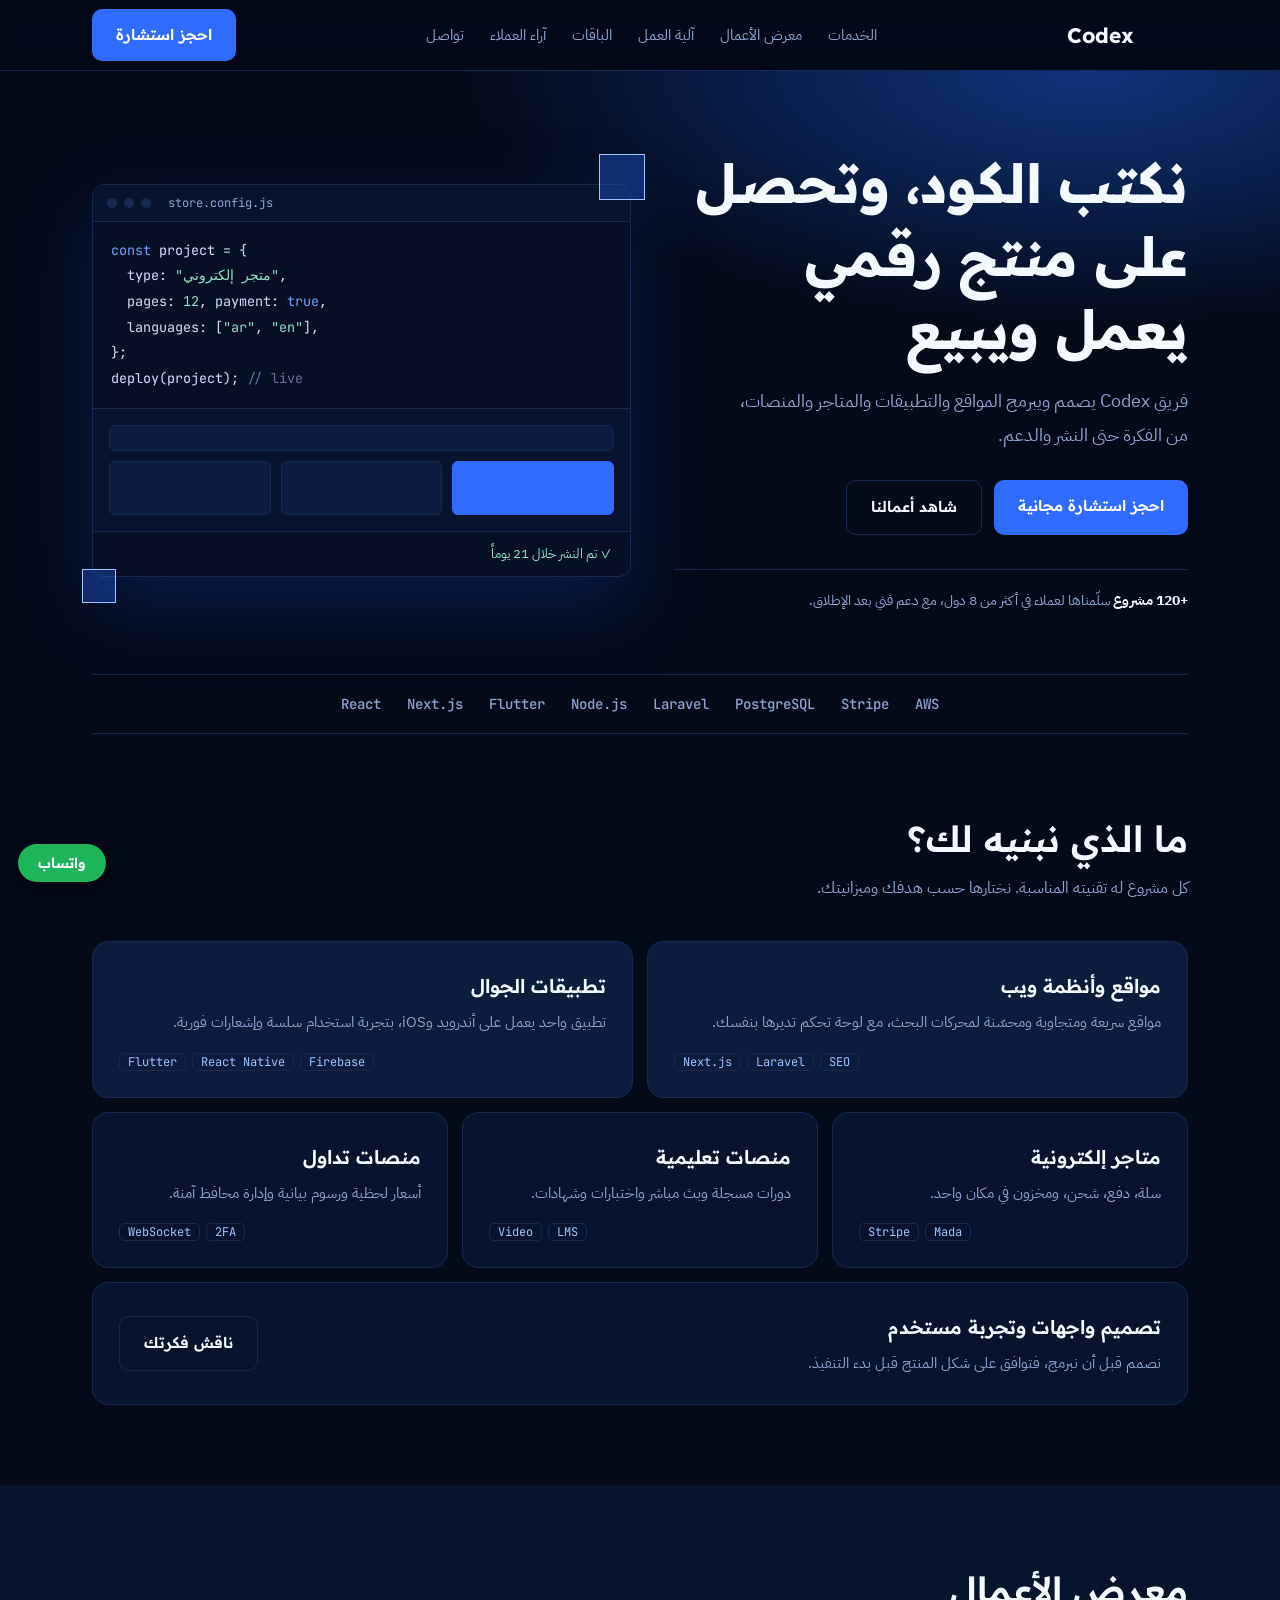
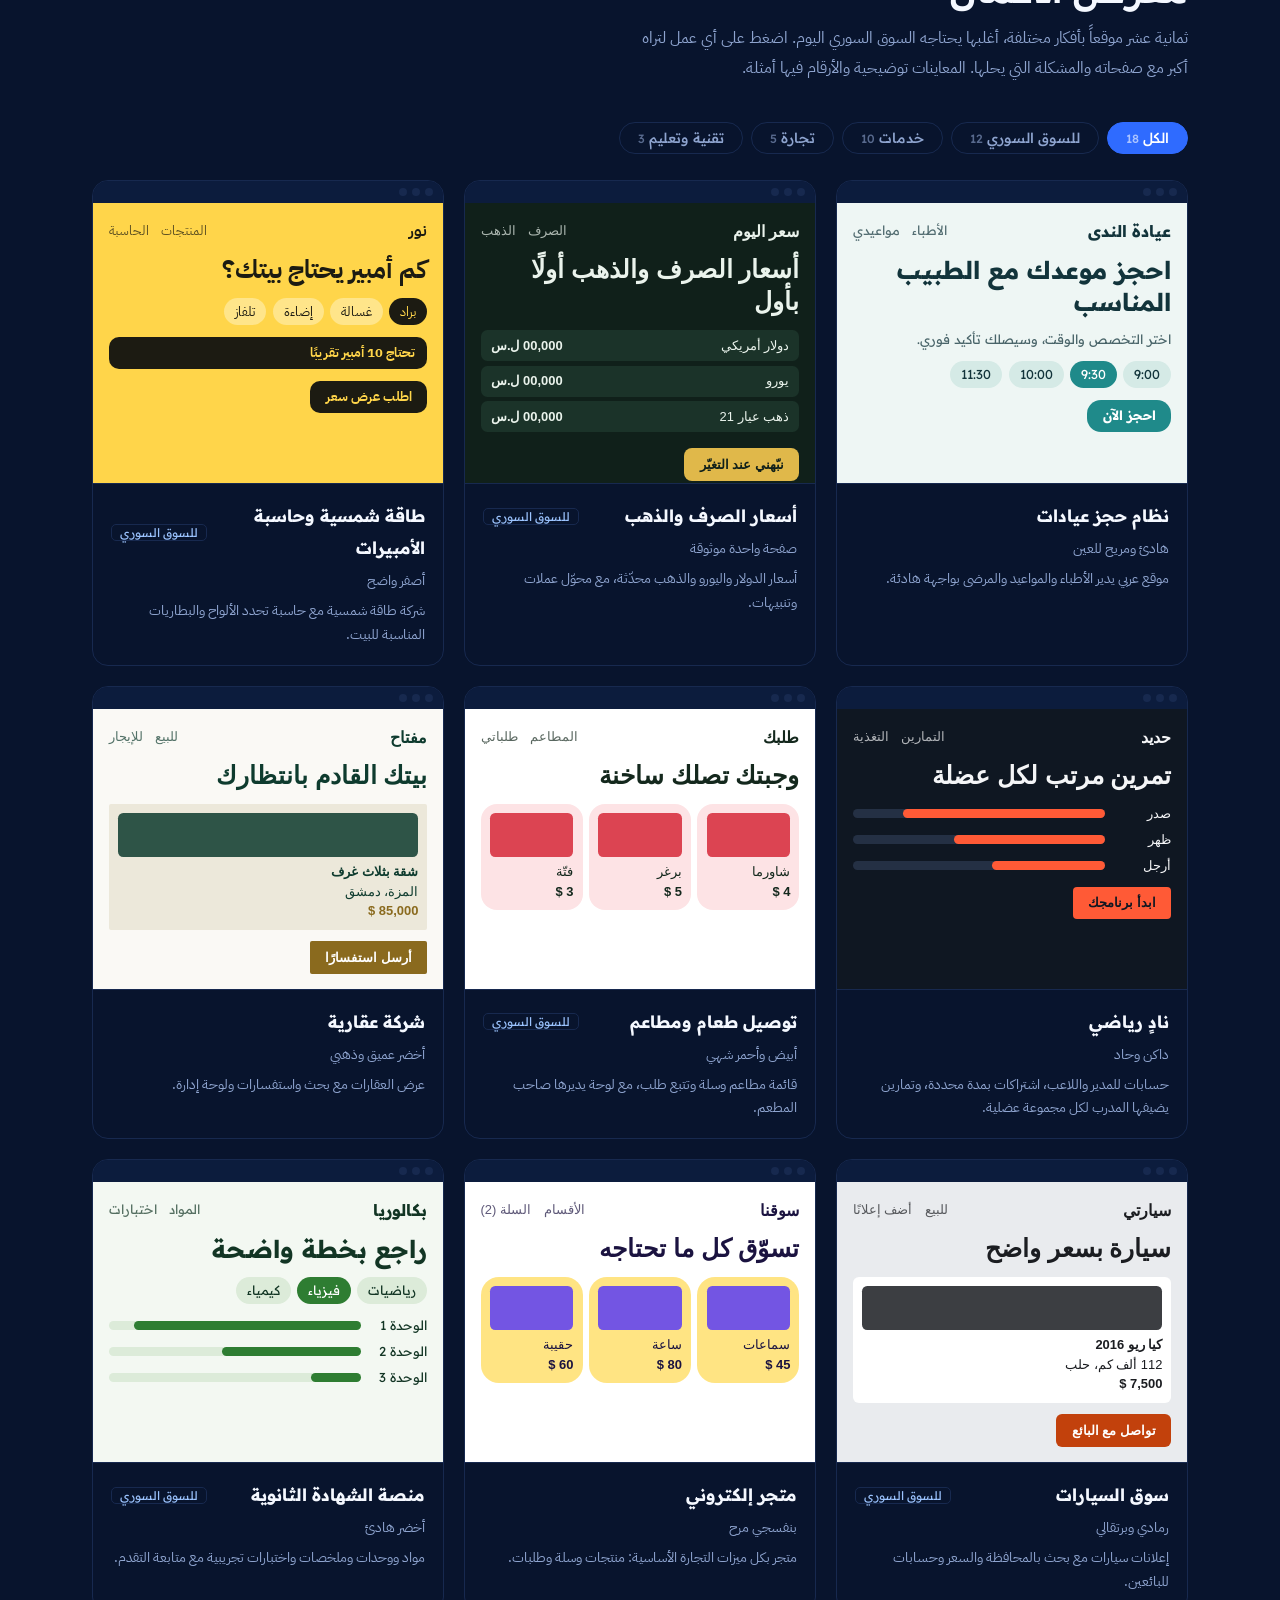
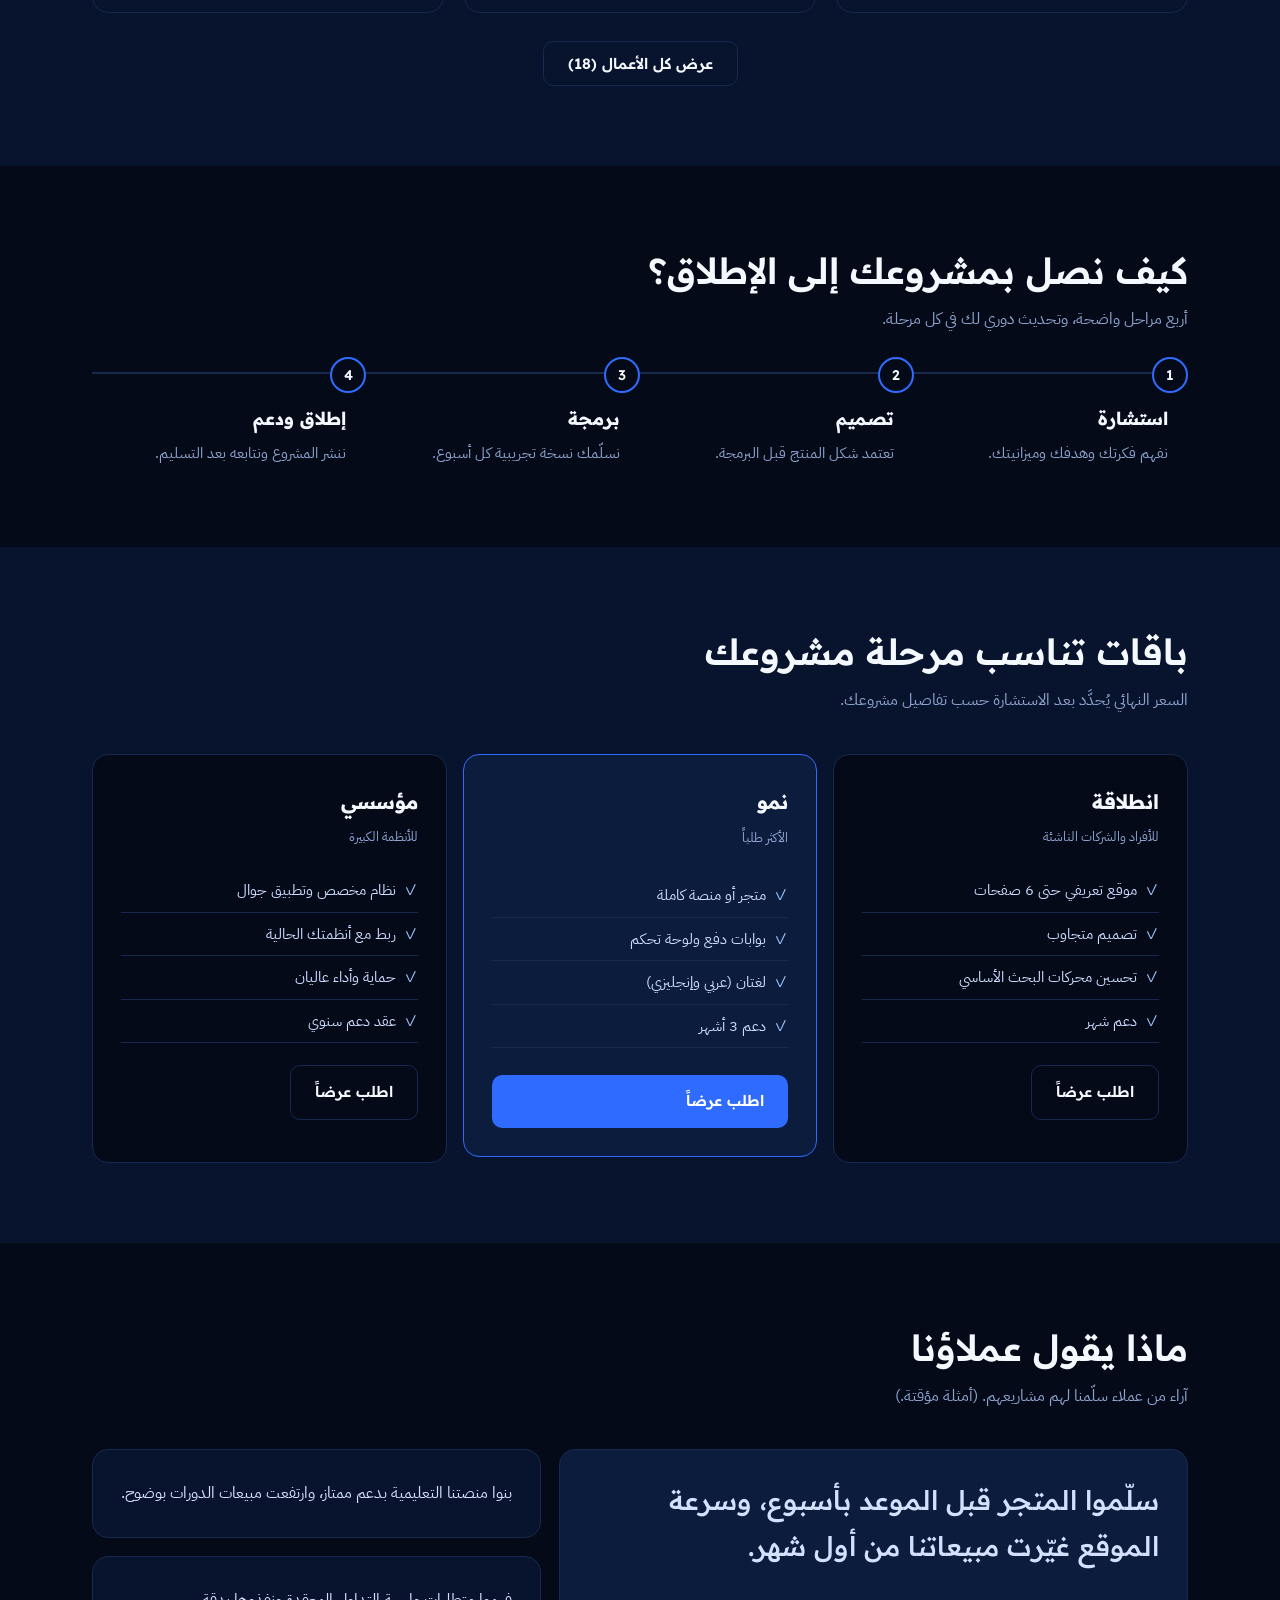
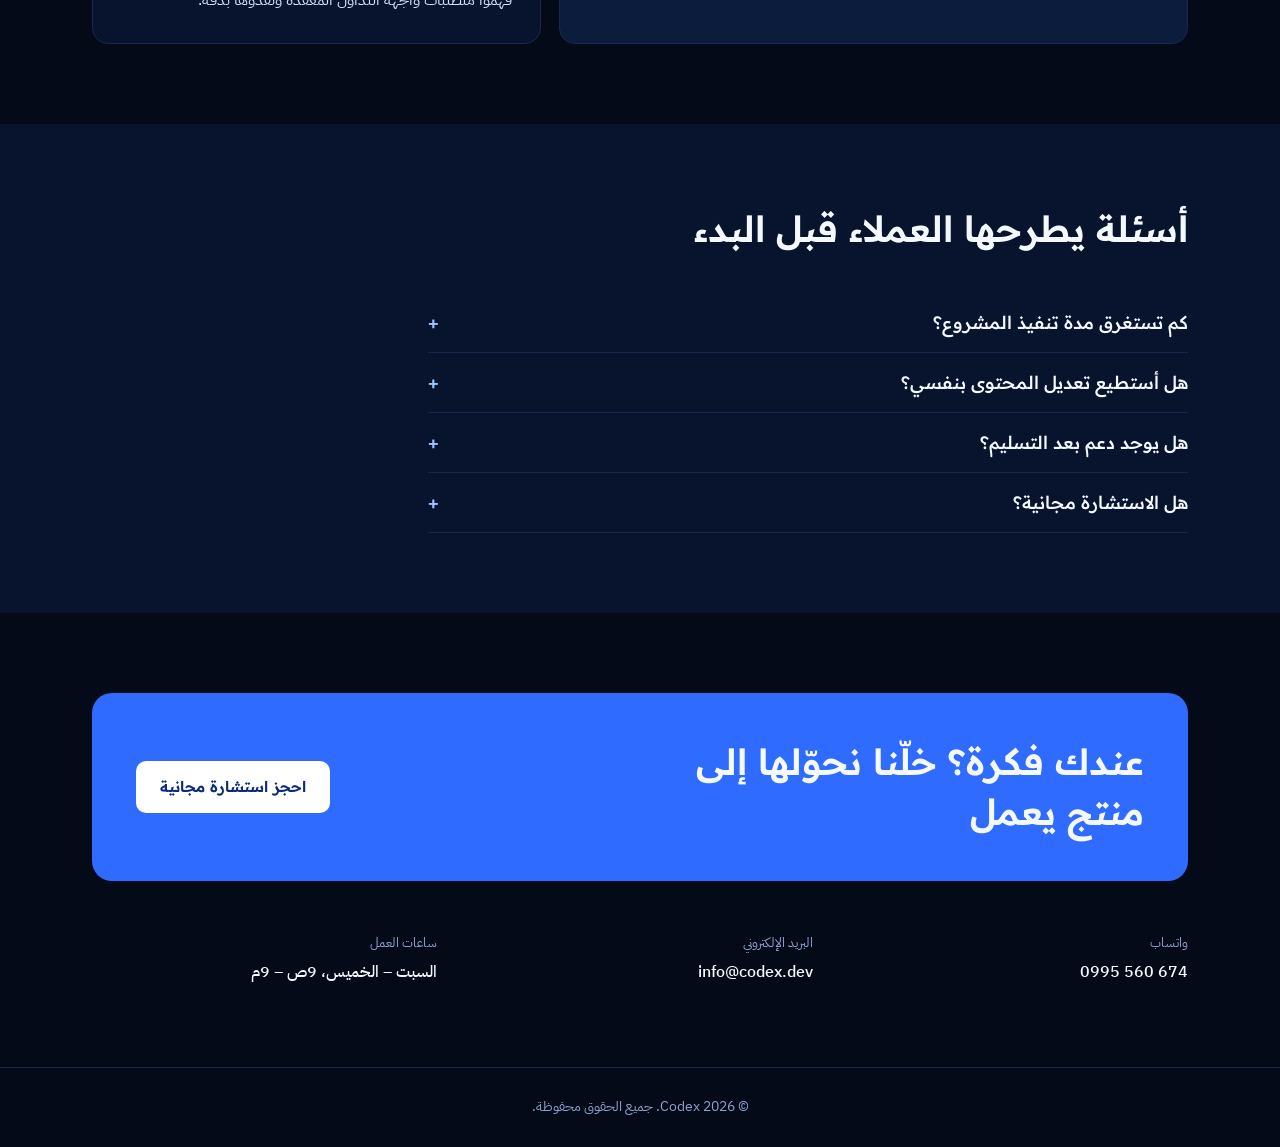
==== commit a8373d3b: "first commit" ====
--- a/index.html
+++ b/index.html
@@ -13,9 +13,9 @@
     <header>
         <div class="w nav">
             <a href="#" class="brand"><i class="logo"></i><span>Codex</span></a>
-            <nav><a href="#services">الخدمات</a><a href="#works">معرض التصاميم</a><a href="#process">آلية العمل</a><a href="#plans">الباقات</a><a href="#reviews">آراء العملاء</a><a href="#contact">تواصل</a></nav>
+            <nav><a href="#services">الخدمات</a><a href="#works">معرض الأعمال</a><a href="#process">آلية العمل</a><a href="#plans">الباقات</a><a href="#reviews">آراء العملاء</a><a href="#contact">تواصل</a></nav>
             <a href="#consult" class="btn">احجز استشارة</a>
-            <details class="mm"><summary aria-label="القائمة"></summary><div class="mm-p"><a href="#services">الخدمات</a><a href="#works">معرض التصاميم</a><a href="#process">آلية العمل</a><a href="#plans">الباقات</a><a href="#reviews">آراء العملاء</a><a href="#contact">تواصل</a></div></details>
+            <details class="mm"><summary aria-label="القائمة"></summary><div class="mm-p"><a href="#services">الخدمات</a><a href="#works">معرض الأعمال</a><a href="#process">آلية العمل</a><a href="#plans">الباقات</a><a href="#reviews">آراء العملاء</a><a href="#contact">تواصل</a></div></details>
         </div>
     </header>
 
@@ -93,9 +93,9 @@
 
         <section id="works" class="alt">
             <div class="w">
-                <h2>معرض التصاميم</h2>
-                <p class="lead">اثنا عشر تصميماً لمواقع مختلفة، منها مواقع يحتاجها السوق في سوريا. اضغط على أي تصميم لتراه أكبر مع صفحاته. المعاينات توضيحية والأرقام فيها أمثلة.</p>
-                <div class="gx-chips" role="group" aria-label="تصفية التصاميم">
+                <h2>معرض الأعمال</h2>
+                <p class="lead">ثمانية عشر موقعاً بأفكار مختلفة، أغلبها يحتاجه السوق السوري اليوم. اضغط على أي عمل لتراه أكبر مع صفحاته والمشكلة التي يحلها. المعاينات توضيحية والأرقام فيها أمثلة.</p>
+                <div class="gx-chips" role="group" aria-label="تصفية الأعمال">
                     <button type="button" class="gx-chip" data-f="all" aria-pressed="true">الكل</button>
                     <button type="button" class="gx-chip" data-f="sy" aria-pressed="false">للسوق السوري</button>
                     <button type="button" class="gx-chip" data-f="services" aria-pressed="false">خدمات</button>
@@ -103,6 +103,7 @@
                     <button type="button" class="gx-chip" data-f="tech" aria-pressed="false">تقنية وتعليم</button>
                 </div>
                 <div class="gx-grid" id="gx-grid"></div>
+                <div class="gx-more"><button type="button" class="btn o" id="gx-more">عرض كل الأعمال</button></div>
                 <!-- empty placeholders so the old script.js (works filter / lightbox) finds its elements -->
                 <div id="fl" hidden></div><div id="wk" hidden></div>
             </div>
--- a/style.css
+++ b/style.css
@@ -1884,3 +1884,144 @@
         display: block;
     }
 }
+
+
+/* ===== gallery: tidy layout (18 works) ===== */
+
+.gx-card {
+    display: flex;
+    flex-direction: column;
+}
+
+.gx-meta {
+    flex: 1;
+    flex-direction: column;
+    align-items: stretch;
+    gap: 4px;
+    padding: 16px 18px 18px;
+}
+
+.gx-top {
+    display: flex;
+    align-items: center;
+    justify-content: space-between;
+    gap: 10px;
+}
+
+.gx-meta h3 {
+    flex-basis: auto;
+    font-size: 17px;
+}
+
+.gx-tag {
+    flex: none;
+    white-space: nowrap;
+}
+
+.gx-sub {
+    color: var(--ice);
+    font-size: 13px;
+}
+
+.gx-desc {
+    color: var(--mu);
+    font-size: 14px;
+    line-height: 1.7;
+    display: -webkit-box;
+    -webkit-line-clamp: 2;
+    -webkit-box-orient: vertical;
+    overflow: hidden;
+}
+
+.gx-n {
+    opacity: 0.6;
+    font-size: 12px;
+}
+
+.gx-more {
+    display: flex;
+    justify-content: center;
+    margin-top: 28px;
+}
+
+.gx-more[hidden],
+.gx-more button[hidden] {
+    display: none;
+}
+
+@media (max-width: 560px) {
+    .gx-chips {
+        flex-wrap: nowrap;
+        overflow-x: auto;
+        margin-inline: -16px;
+        padding-inline: 16px;
+        scrollbar-width: none;
+    }
+    .gx-chip {
+        flex: none;
+        white-space: nowrap;
+    }
+    .gx-more .btn {
+        width: 100%;
+    }
+}
+
+.gx-t-pharm {
+    --g-bg: #f1f5f9;
+    --g-ink: #0f172a;
+    --g-ac: #0891b2;
+    --g-on: #fff;
+    --g-soft: #cffafe;
+    --g-font: "Readex Pro", sans-serif;
+    --g-rad: 12px;
+}
+
+.gx-t-bus {
+    --g-bg: #e0f2fe;
+    --g-ink: #0c4a6e;
+    --g-ac: #0369a1;
+    --g-on: #fff;
+    --g-soft: #bae6fd;
+    --g-font: "Cairo", sans-serif;
+    --g-rad: 10px;
+}
+
+.gx-t-wholesale {
+    --g-bg: #ecfccb;
+    --g-ink: #1a2e05;
+    --g-ac: #3f6212;
+    --g-on: #fff;
+    --g-soft: #d9f99d;
+    --g-font: "Tajawal", sans-serif;
+    --g-rad: 4px;
+}
+
+.gx-t-qrmenu {
+    --g-bg: #2a0e14;
+    --g-ink: #fce9d6;
+    --g-ac: #f4b860;
+    --g-on: #2a0e14;
+    --g-soft: #44181f;
+    --g-font: "Tajawal", sans-serif;
+    --g-rad: 20px;
+}
+
+.gx-t-charity {
+    --g-bg: #fff1f2;
+    --g-ink: #4c0519;
+    --g-ac: #be123c;
+    --g-on: #fff;
+    --g-soft: #ffe4e6;
+    --g-font: "IBM Plex Sans Arabic", sans-serif;
+    --g-rad: 16px;
+}
+
+.gx-t-garage {
+    --g-bg: #18181b;
+    --g-ink: #fafafa;
+    --g-ac: #facc15;
+    --g-on: #18181b;
+    --g-soft: #27272a;
+    --g-font: "Cairo", sans-serif;
+    --g-rad: 6px;
+}
